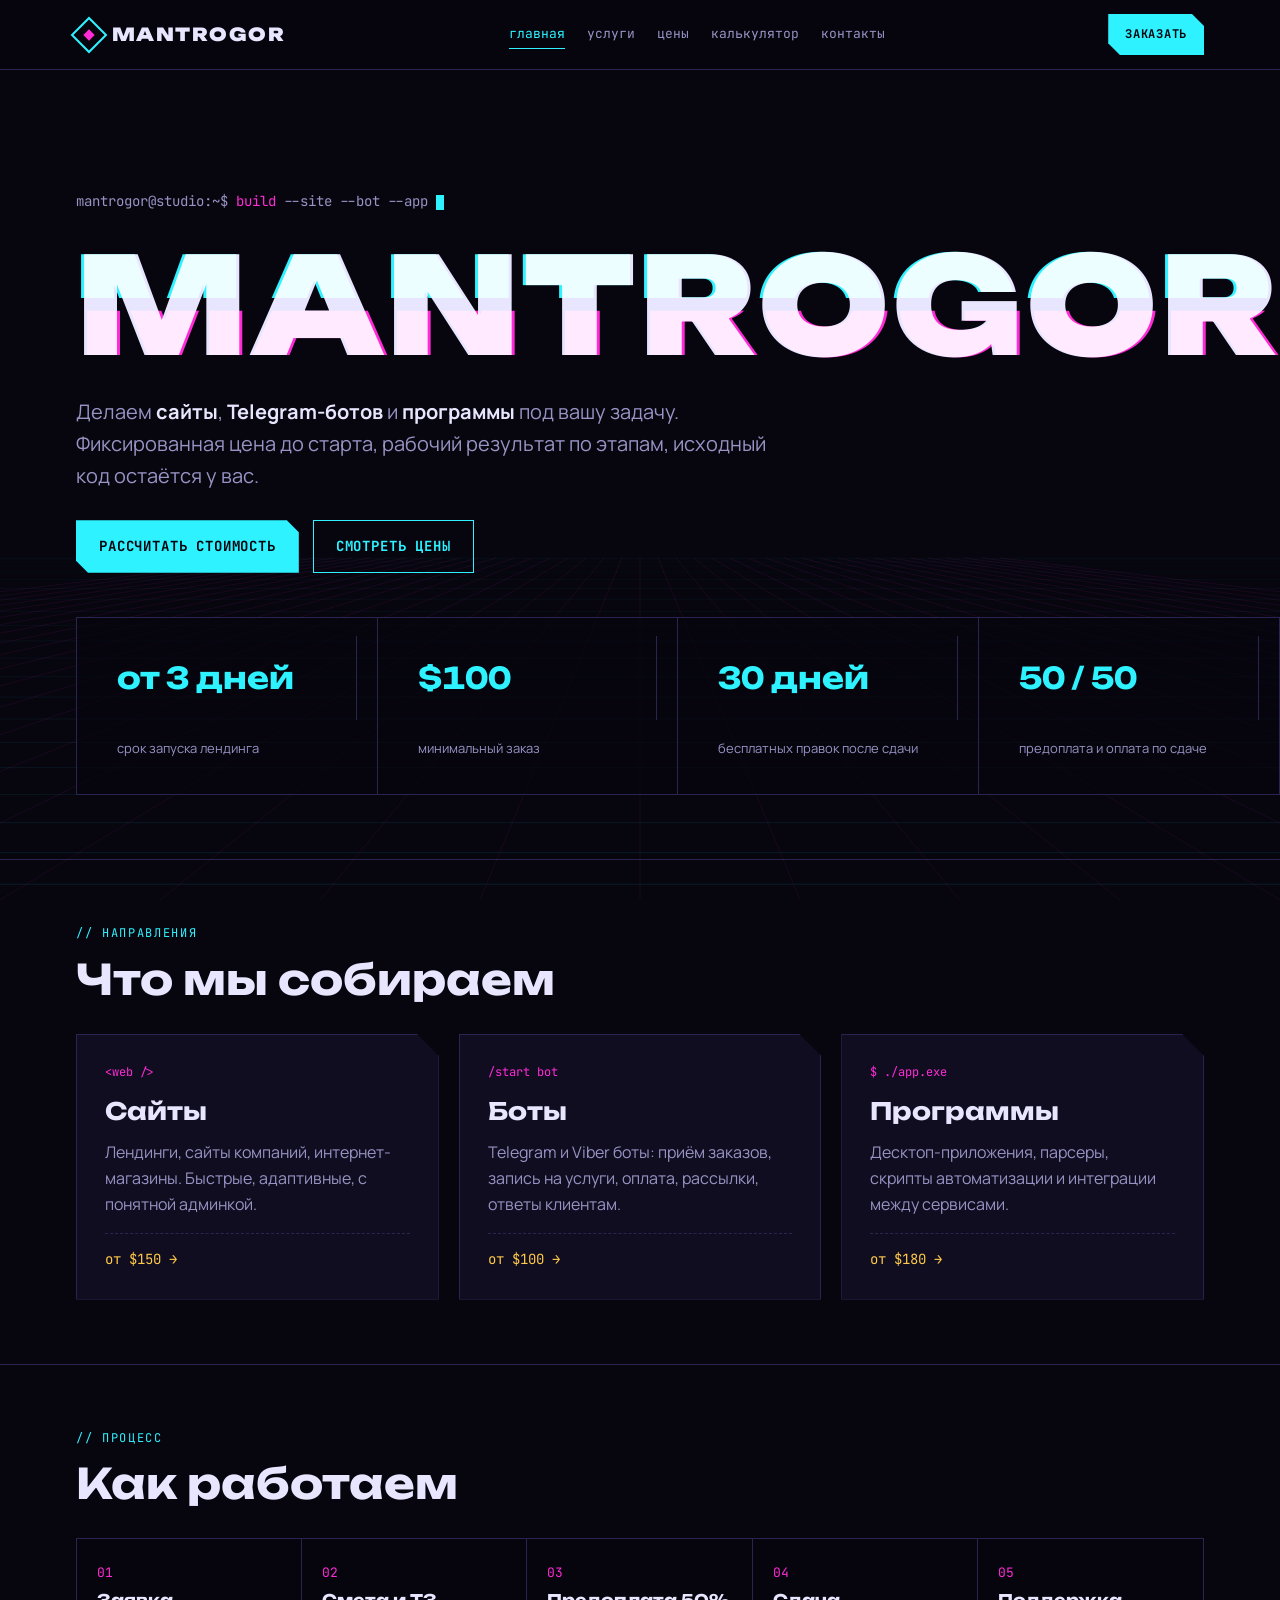
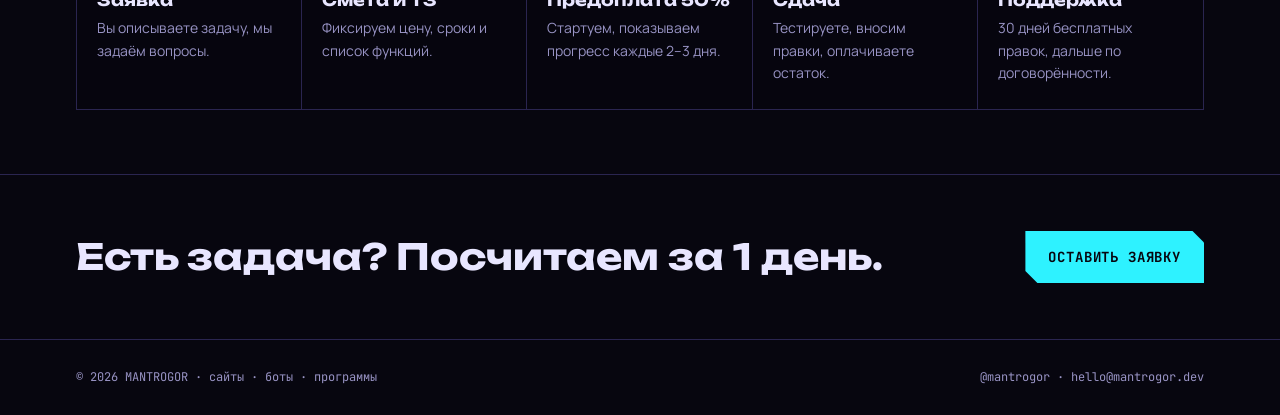
==== index.html @ e2ea562a "MANTROGOR site: 5 pages, USD prices Co-Authored-By: Claude Opus 5.5 <noreply@anthropic.com>" ====
<!doctype html>
<html lang="ru">
<head>
<meta charset="utf-8">
<meta name="viewport" content="width=device-width, initial-scale=1">
<title>MANTROGOR — сайты, боты, программы</title>
<link rel="preconnect" href="https://fonts.googleapis.com">
<link rel="preconnect" href="https://fonts.gstatic.com" crossorigin>
<link rel="stylesheet" href="https://fonts.googleapis.com/css2?family=Unbounded:wght@400;700;900&family=Manrope:wght@400;500;700&family=JetBrains+Mono:wght@400;700&display=swap">
<link rel="stylesheet" href="style.css">
</head>
<body data-page="index.html">
<header id="site-header"></header>

<main>
  <div class="wrap">
    <section class="hero">
      <div class="prompt">mantrogor@studio:~$ <b>build</b> --site --bot --app <span class="caret"></span></div>
      <h1 class="glitch" data-text="MANTROGOR">MANTROGOR</h1>
      <p class="hero-sub">Делаем <strong>сайты</strong>, <strong>Telegram-ботов</strong> и <strong>программы</strong> под вашу задачу. Фиксированная цена до старта, рабочий результат по этапам, исходный код остаётся у вас.</p>
      <div class="cta-row">
        <a class="btn" href="calc.html">Рассчитать стоимость</a>
        <a class="btn ghost" href="prices.html">Смотреть цены</a>
      </div>
      <div class="stats">
        <div><div class="n">от 3 дней</div><div class="t">срок запуска лендинга</div></div>
        <div><div class="n" id="minOrder">—</div><div class="t">минимальный заказ</div></div>
        <div><div class="n">30 дней</div><div class="t">бесплатных правок после сдачи</div></div>
        <div><div class="n">50 / 50</div><div class="t">предоплата и оплата по сдаче</div></div>
      </div>
    </section>
  </div>

  <section class="block">
    <div class="wrap">
      <div class="sec-head">
        <span class="label">// направления</span>
        <h2>Что мы собираем</h2>
      </div>
      <div class="services" id="svcCards"></div>
    </div>
  </section>

  <section class="block">
    <div class="wrap">
      <div class="sec-head">
        <span class="label">// процесс</span>
        <h2>Как работаем</h2>
      </div>
      <div class="steps">
        <div class="step"><span class="num">01</span><h3>Заявка</h3><p>Вы описываете задачу, мы задаём вопросы.</p></div>
        <div class="step"><span class="num">02</span><h3>Смета и ТЗ</h3><p>Фиксируем цену, сроки и список функций.</p></div>
        <div class="step"><span class="num">03</span><h3>Предоплата 50%</h3><p>Стартуем, показываем прогресс каждые 2–3 дня.</p></div>
        <div class="step"><span class="num">04</span><h3>Сдача</h3><p>Тестируете, вносим правки, оплачиваете остаток.</p></div>
        <div class="step"><span class="num">05</span><h3>Поддержка</h3><p>30 дней бесплатных правок, дальше по договорённости.</p></div>
      </div>
    </div>
  </section>

  <section class="cta-band">
    <div class="wrap">
      <h2>Есть задача? Посчитаем за 1 день.</h2>
      <a class="btn" href="contacts.html">Оставить заявку</a>
    </div>
  </section>
</main>

<footer id="site-footer"></footer>
<script src="data.js"></script>
<script src="common.js"></script>
<script>
  const { data, fmt, esc, minPrice } = M;
  document.getElementById("minOrder").textContent = fmt(Math.min(...data.services.map(minPrice)));
  document.getElementById("svcCards").innerHTML = data.services.map(s => `
    <a class="svc" href="services.html#${esc(s.id)}">
      <span class="code">${esc(s.code)}</span>
      <h3>${esc(s.title)}</h3>
      <p>${esc(s.desc)}</p>
      <div class="from">от ${fmt(minPrice(s))} →</div>
    </a>`).join("");
</script>
</body>
</html>
---- style.css ----
/* MANTROGOR — terminal-grid studio: single-column command-line spine, panels snap to a grid, one glitch moment on the home hero */
:root {
  color-scheme: dark;
  --void: #07060f;
  --panel: #0f0d1f;
  --panel-2: #16132c;
  --line: #2a2550;
  --fg: #e8e6ff;
  --muted: #9893c4;
  --cyan: #2ef2ff;
  --magenta: #ff2bd6;
  --amber: #ffc94a;
  --font-display: "Unbounded", "Arial Black", system-ui, sans-serif;
  --font-body: "Manrope", "Segoe UI", system-ui, sans-serif;
  --font-mono: "JetBrains Mono", "Consolas", ui-monospace, monospace;
}
* { box-sizing: border-box; }
html { scroll-behavior: smooth; }
@media (prefers-reduced-motion: reduce) { html { scroll-behavior: auto; } }
body {
  margin: 0;
  background: var(--void);
  color: var(--fg);
  font-family: var(--font-body);
  font-size: 16px;
  line-height: 1.6;
  overflow-x: hidden;
  min-height: 100vh;
  display: flex; flex-direction: column;
}
main { flex: 1; }
[hidden] { display: none !important; }
#grid-bg { position: fixed; inset: 0; width: 100%; height: 100%; z-index: 0; pointer-events: none; opacity: .55; }
.wrap {
  position: relative; z-index: 1;
  max-width: 1160px; margin: 0 auto;
  padding-left: max(16px, env(safe-area-inset-left, 0px));
  padding-right: max(16px, env(safe-area-inset-right, 0px));
}
a { color: var(--cyan); }
:focus-visible { outline: 2px solid var(--magenta); outline-offset: 3px; }
h1, h2, h3 { font-family: var(--font-display); text-wrap: balance; margin: 0; line-height: 1.1; }
.label {
  font-family: var(--font-mono); font-size: 12px; letter-spacing: .14em;
  text-transform: uppercase; color: var(--cyan);
}

/* header */
header.top {
  position: sticky; top: 0; z-index: 10;
  background: color-mix(in srgb, var(--void) 82%, transparent);
  backdrop-filter: blur(10px);
  border-bottom: 1px solid var(--line);
}
header.top .wrap { display: flex; align-items: center; justify-content: space-between; gap: 16px; padding-block: 14px; }
.logo { font-family: var(--font-display); font-weight: 900; font-size: 18px; letter-spacing: .08em; color: var(--fg); text-decoration: none; display: flex; align-items: center; gap: 10px; }
.logo-mark { width: 26px; height: 26px; border: 2px solid var(--cyan); transform: rotate(45deg); display: grid; place-items: center; }
.logo-mark::after { content: ""; width: 8px; height: 8px; background: var(--magenta); }
nav.links { display: flex; gap: 22px; flex-wrap: wrap; }
nav.links a { color: var(--muted); text-decoration: none; font-family: var(--font-mono); font-size: 13px; padding-block: 4px; border-bottom: 1px solid transparent; }
nav.links a:hover { color: var(--cyan); }
nav.links a[aria-current="page"] { color: var(--cyan); border-bottom-color: var(--cyan); }
.menu-btn { display: none; background: none; border: 1px solid var(--line); color: var(--fg); font-family: var(--font-mono); padding: 8px 12px; cursor: pointer; }
@media (max-width: 760px) {
  .menu-btn { display: block; }
  nav.links { display: none; position: absolute; top: 100%; left: 0; right: 0; flex-direction: column; gap: 0; background: var(--panel); border-bottom: 1px solid var(--line); padding: 8px max(16px, env(safe-area-inset-left, 0px)); }
  nav.links.open { display: flex; }
  nav.links a { padding-block: 12px; font-size: 15px; }
  header.top .btn.small { display: none; }
}

.btn {
  display: inline-flex; align-items: center; gap: 10px;
  font-family: var(--font-mono); font-weight: 700; font-size: 14px; letter-spacing: .06em; text-transform: uppercase;
  padding: 14px 22px; border: 1px solid var(--cyan); color: var(--void); background: var(--cyan);
  text-decoration: none; cursor: pointer;
  clip-path: polygon(0 0, calc(100% - 12px) 0, 100% 12px, 100% 100%, 12px 100%, 0 calc(100% - 12px));
  transition: background .2s, color .2s, border-color .2s;
}
.btn:hover { background: var(--magenta); border-color: var(--magenta); color: var(--fg); }
.btn.ghost { background: transparent; color: var(--cyan); clip-path: none; }
.btn.ghost:hover { background: var(--cyan); color: var(--void); }
.btn.small { padding: 10px 16px; font-size: 12px; }
.btn.danger { background: transparent; color: var(--magenta); border-color: var(--magenta); clip-path: none; }
.btn.danger:hover { background: var(--magenta); color: var(--fg); }

/* page heads */
.page-head { padding-block: 64px 32px; display: grid; gap: 14px; }
.page-head h1 { font-size: clamp(34px, 6vw, 64px); font-weight: 900; }
.page-head p { color: var(--muted); max-width: 62ch; margin: 0; font-size: 18px; }
.prompt { font-family: var(--font-mono); color: var(--muted); font-size: 14px; }
.prompt b { color: var(--magenta); font-weight: 400; }
.caret { display: inline-block; width: .6em; height: 1.1em; background: var(--cyan); vertical-align: text-bottom; animation: blink 1s steps(1) infinite; }
@keyframes blink { 50% { opacity: 0; } }

/* hero */
.hero { padding-block: clamp(56px, 10vw, 120px) 64px; display: grid; gap: 28px; }
.glitch {
  position: relative; font-weight: 900;
  font-size: clamp(40px, 10.5vw, 140px); letter-spacing: .02em; line-height: .95;
  color: var(--fg);
}
.glitch::before, .glitch::after { content: attr(data-text); position: absolute; inset: 0; pointer-events: none; }
.glitch::before { color: var(--cyan); transform: translate(-3px, 0); mix-blend-mode: screen; clip-path: inset(0 0 55% 0); animation: g1 3.2s infinite steps(1); }
.glitch::after { color: var(--magenta); transform: translate(3px, 0); mix-blend-mode: screen; clip-path: inset(55% 0 0 0); animation: g2 2.7s infinite steps(1); }
@keyframes g1 { 0%,88%,100% { transform: translate(-3px,0); clip-path: inset(0 0 55% 0); } 90% { transform: translate(-9px,2px); clip-path: inset(12% 0 60% 0); } 94% { transform: translate(6px,-2px); clip-path: inset(40% 0 30% 0); } }
@keyframes g2 { 0%,85%,100% { transform: translate(3px,0); clip-path: inset(55% 0 0 0); } 88% { transform: translate(10px,-1px); clip-path: inset(70% 0 5% 0); } 92% { transform: translate(-7px,2px); clip-path: inset(20% 0 55% 0); } }
@media (prefers-reduced-motion: reduce) { .glitch::before, .glitch::after, .caret { animation: none; } }
.hero-sub { max-width: 60ch; font-size: clamp(17px, 2vw, 20px); color: var(--muted); margin: 0; }
.hero-sub strong { color: var(--fg); }
.cta-row { display: flex; flex-wrap: wrap; gap: 14px; }
.stats { display: grid; grid-template-columns: repeat(4, minmax(0,1fr)); border: 1px solid var(--line); margin-top: 16px; background: color-mix(in srgb, var(--void) 70%, transparent); }
.stats div { padding: 18px 20px; border-right: 1px solid var(--line); }
.stats div:last-child { border-right: 0; }
.stats .n { font-family: var(--font-display); font-size: clamp(22px, 3vw, 30px); font-weight: 700; color: var(--cyan); font-variant-numeric: tabular-nums; }
.stats .t { font-size: 13px; color: var(--muted); }
@media (max-width: 720px) { .stats { grid-template-columns: repeat(2, minmax(0,1fr)); } .stats div:nth-child(2) { border-right: 0; } .stats div:nth-child(-n+2) { border-bottom: 1px solid var(--line); } }

section.block { padding-block: 64px; border-top: 1px solid var(--line); }
.sec-head { display: grid; gap: 12px; margin-bottom: 32px; }
.sec-head h2 { font-size: clamp(26px, 4vw, 42px); font-weight: 700; }
.sec-head p { color: var(--muted); max-width: 62ch; margin: 0; }

/* services */
.services { display: grid; grid-template-columns: repeat(3, minmax(0,1fr)); gap: 20px; }
@media (max-width: 900px) { .services { grid-template-columns: minmax(0,1fr); } }
.svc {
  background: var(--panel); border: 1px solid var(--line); padding: 28px; display: grid; gap: 16px; align-content: start;
  clip-path: polygon(0 0, calc(100% - 22px) 0, 100% 22px, 100% 100%, 0 100%);
  transition: border-color .25s, transform .25s;
  color: var(--fg); text-decoration: none;
}
a.svc:hover { border-color: var(--cyan); transform: translateY(-3px); }
@media (prefers-reduced-motion: reduce) { a.svc:hover { transform: none; } }
.svc .code { font-family: var(--font-mono); font-size: 12px; color: var(--magenta); }
.svc h3 { font-size: 24px; }
.svc p { margin: 0; color: var(--muted); }
.svc ul { margin: 0; padding: 0; list-style: none; display: grid; gap: 6px; font-size: 15px; }
.svc li::before { content: "▸ "; color: var(--cyan); }
.svc .from { font-family: var(--font-mono); font-size: 14px; color: var(--amber); border-top: 1px dashed var(--line); padding-top: 14px; }

/* service detail rows */
.svc-rows { display: grid; gap: 20px; }
.svc-row { display: grid; grid-template-columns: minmax(0,1fr) minmax(0,1fr); gap: 28px; background: var(--panel); border: 1px solid var(--line); padding: 32px; }
@media (max-width: 860px) { .svc-row { grid-template-columns: minmax(0,1fr); } }
.svc-row h2 { font-size: clamp(26px, 4vw, 38px); }
.svc-row .info { display: grid; gap: 14px; align-content: start; }
.svc-row .info p { margin: 0; color: var(--muted); }
.svc-row ul { margin: 0; padding: 0; list-style: none; display: grid; gap: 8px; }
.svc-row li::before { content: "▸ "; color: var(--cyan); }
.mini-tiers { display: grid; gap: 0; border: 1px solid var(--line); align-self: start; }
.mini-tiers div { display: flex; justify-content: space-between; gap: 12px; padding: 14px 18px; border-bottom: 1px solid var(--line); }
.mini-tiers div:last-child { border-bottom: 0; }
.mini-tiers span:last-child { font-family: var(--font-mono); color: var(--amber); font-variant-numeric: tabular-nums; white-space: nowrap; }

/* pricing */
.tabs { display: flex; flex-wrap: wrap; gap: 8px; margin-bottom: 24px; }
.tab {
  font-family: var(--font-mono); font-size: 13px; letter-spacing: .06em; text-transform: uppercase;
  background: transparent; color: var(--muted); border: 1px solid var(--line); padding: 10px 16px; cursor: pointer;
}
.tab[aria-selected="true"] { color: var(--void); background: var(--cyan); border-color: var(--cyan); }
.tiers { display: grid; grid-template-columns: repeat(auto-fit, minmax(260px, 1fr)); gap: 20px; }
.tier { background: var(--panel); border: 1px solid var(--line); padding: 28px; display: grid; gap: 14px; align-content: start; position: relative; }
.tier.hot { border-color: var(--magenta); background: var(--panel-2); }
.tier .badge { position: absolute; top: -12px; right: 20px; background: var(--magenta); color: var(--fg); font-family: var(--font-mono); font-size: 11px; letter-spacing: .1em; text-transform: uppercase; padding: 4px 10px; }
.tier h3 { font-size: 20px; }
.price { font-family: var(--font-display); font-size: 36px; font-weight: 700; font-variant-numeric: tabular-nums; }
.price small { font-family: var(--font-mono); font-size: 13px; font-weight: 400; color: var(--muted); }
.tier .term { font-family: var(--font-mono); font-size: 13px; color: var(--amber); }
.tier ul { margin: 0; padding: 0; list-style: none; display: grid; gap: 8px; font-size: 15px; color: var(--muted); }
.tier li::before { content: "+ "; color: var(--cyan); font-family: var(--font-mono); }
.tier .btn { justify-self: start; margin-top: 6px; }
.note { margin-top: 22px; font-size: 14px; color: var(--muted); font-family: var(--font-mono); }
.extras-table { border: 1px solid var(--line); background: var(--panel); }
.extras-table div { display: flex; justify-content: space-between; gap: 12px; padding: 14px 20px; border-bottom: 1px solid var(--line); }
.extras-table div:last-child { border-bottom: 0; }
.extras-table span:last-child { font-family: var(--font-mono); color: var(--amber); font-variant-numeric: tabular-nums; white-space: nowrap; }

/* calculator */
.calc { display: grid; grid-template-columns: minmax(0,1.3fr) minmax(0,1fr); gap: 20px; align-items: start; }
@media (max-width: 900px) { .calc { grid-template-columns: minmax(0,1fr); } }
.calc-form { background: var(--panel); border: 1px solid var(--line); padding: 28px; display: grid; gap: 24px; }
fieldset { border: 0; margin: 0; padding: 0; display: grid; gap: 10px; }
legend { padding: 0; margin-bottom: 10px; }
.group-name { font-size: 13px; color: var(--muted); }
.opts { display: flex; flex-wrap: wrap; gap: 8px; }
.opt { position: relative; }
.opt input { position: absolute; opacity: 0; inset: 0; cursor: pointer; }
.opt span { display: inline-block; border: 1px solid var(--line); padding: 9px 14px; font-size: 14px; color: var(--muted); transition: all .15s; }
.opt input:checked + span { border-color: var(--cyan); color: var(--fg); background: color-mix(in srgb, var(--cyan) 14%, transparent); }
.opt input:focus-visible + span { outline: 2px solid var(--magenta); outline-offset: 2px; }
.calc-out {
  position: sticky; top: 90px;
  background: var(--panel-2); border: 1px solid var(--magenta); padding: 28px; display: grid; gap: 14px; align-content: start;
  font-family: var(--font-mono);
}
.calc-out .total { font-family: var(--font-display); font-size: clamp(34px, 5vw, 48px); font-weight: 700; color: var(--cyan); font-variant-numeric: tabular-nums; line-height: 1.1; }
.calc-out .lines { display: grid; gap: 6px; font-size: 13px; color: var(--muted); }
.calc-out .lines div { display: flex; justify-content: space-between; gap: 12px; }
.calc-out .lines span:last-child { color: var(--fg); font-variant-numeric: tabular-nums; white-space: nowrap; }
.calc-out .days { color: var(--amber); font-size: 14px; }

/* process */
.steps { display: grid; grid-template-columns: repeat(5, minmax(0,1fr)); border: 1px solid var(--line); background: color-mix(in srgb, var(--void) 70%, transparent); }
.step { padding: 24px 20px; border-right: 1px solid var(--line); display: grid; gap: 8px; align-content: start; }
.step:last-child { border-right: 0; }
.step .num { font-family: var(--font-mono); color: var(--magenta); font-size: 13px; }
.step h3 { font-size: 16px; }
.step p { margin: 0; font-size: 14px; color: var(--muted); }
@media (max-width: 900px) { .steps { grid-template-columns: minmax(0,1fr); } .step { border-right: 0; border-bottom: 1px solid var(--line); } .step:last-child { border-bottom: 0; } }

/* faq */
.faq { display: grid; gap: 10px; max-width: 820px; }
details { background: var(--panel); border: 1px solid var(--line); padding: 18px 22px; }
details[open] { border-color: var(--cyan); }
summary { cursor: pointer; font-weight: 700; list-style: none; display: flex; justify-content: space-between; gap: 16px; }
summary::-webkit-details-marker { display: none; }
summary::after { content: "+"; font-family: var(--font-mono); color: var(--cyan); }
details[open] summary::after { content: "−"; }
details p { margin: 12px 0 0; color: var(--muted); }

/* order + forms */
.order { display: grid; grid-template-columns: minmax(0,1.2fr) minmax(0,1fr); gap: 20px; align-items: start; }
@media (max-width: 900px) { .order { grid-template-columns: minmax(0,1fr); } }
form.req { background: var(--panel); border: 1px solid var(--line); padding: 28px; display: grid; gap: 16px; }
.field { display: grid; gap: 6px; min-width: 0; }
.field label { font-family: var(--font-mono); font-size: 12px; letter-spacing: .1em; text-transform: uppercase; color: var(--muted); }
.field input, .field select, .field textarea {
  font: inherit; color: var(--fg); background: var(--void); border: 1px solid var(--line); padding: 11px 13px; width: 100%;
}
.field input:focus, .field select:focus, .field textarea:focus { border-color: var(--cyan); outline: none; }
.field textarea { min-height: 110px; resize: vertical; }
.err { color: var(--magenta); font-size: 13px; font-family: var(--font-mono); }
.result { background: var(--panel-2); border: 1px solid var(--cyan); padding: 20px; display: grid; gap: 12px; }
.result pre { margin: 0; white-space: pre-wrap; word-break: break-word; font-family: var(--font-mono); font-size: 13px; color: var(--fg); background: var(--void); padding: 14px; border: 1px solid var(--line); }
.contacts { display: grid; gap: 14px; align-content: start; }
.contact { background: var(--panel); border: 1px solid var(--line); padding: 22px; display: grid; gap: 6px; }
.contact .v { font-family: var(--font-mono); font-size: 18px; color: var(--fg); user-select: all; word-break: break-all; }
.contact .row { display: flex; flex-wrap: wrap; align-items: center; justify-content: space-between; gap: 12px; }

.cta-band { padding-block: 56px; border-top: 1px solid var(--line); }
.cta-band .wrap { display: flex; flex-wrap: wrap; align-items: center; justify-content: space-between; gap: 20px; }
.cta-band h2 { font-size: clamp(24px, 3.5vw, 36px); }

footer.bottom { position: relative; z-index: 1; border-top: 1px solid var(--line); padding-block: 28px; font-family: var(--font-mono); font-size: 12px; color: var(--muted); background: var(--void); }
footer.bottom .wrap { display: flex; flex-wrap: wrap; justify-content: space-between; gap: 12px; }
footer.bottom a { color: var(--muted); }
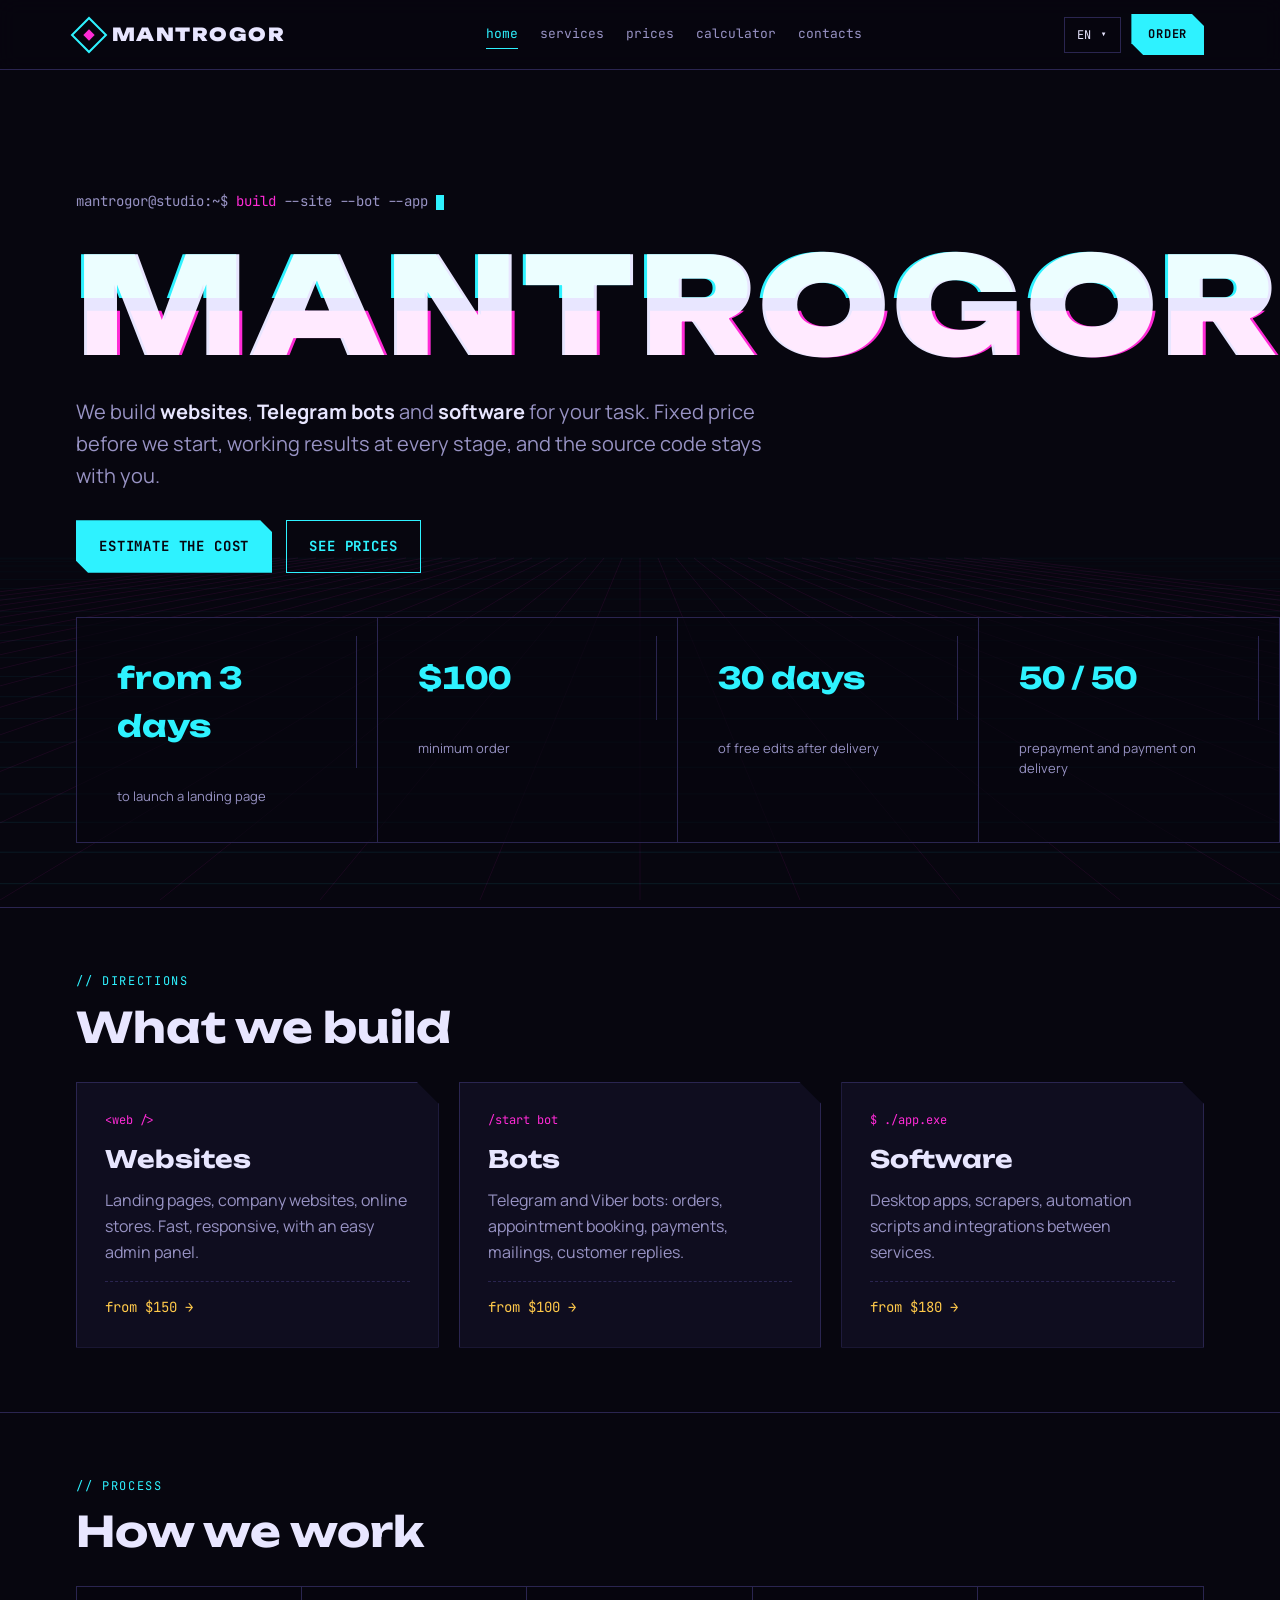
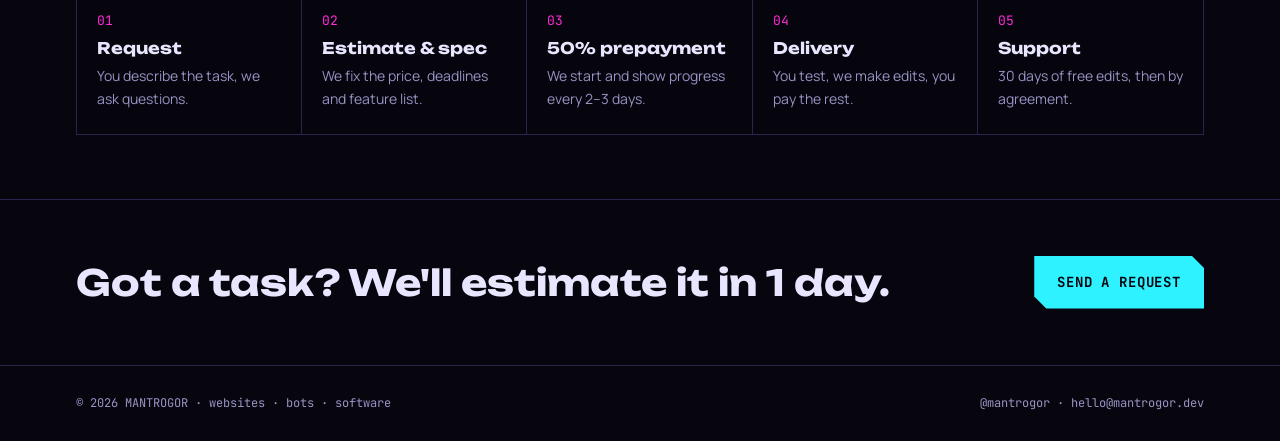
==== commit 698719d7: "Add 9 languages: ru, uk, en, cs, pl, de, fr, es, it Co-Authored-By: Claude Opus 5.5 <noreply@anthrop" ====
--- a/index.html
+++ b/index.html
@@ -1,15 +1,15 @@
 <!doctype html>
-<html lang="ru">
+<html lang="en">
 <head>
 <meta charset="utf-8">
 <meta name="viewport" content="width=device-width, initial-scale=1">
-<title>MANTROGOR — сайты, боты, программы</title>
+<title>MANTROGOR</title>
 <link rel="preconnect" href="https://fonts.googleapis.com">
 <link rel="preconnect" href="https://fonts.gstatic.com" crossorigin>
 <link rel="stylesheet" href="https://fonts.googleapis.com/css2?family=Unbounded:wght@400;700;900&family=Manrope:wght@400;500;700&family=JetBrains+Mono:wght@400;700&display=swap">
 <link rel="stylesheet" href="style.css">
 </head>
-<body data-page="index.html">
+<body data-page="index.html" data-title="home">
 <header id="site-header"></header>
 
 <main>
@@ -17,16 +17,16 @@
     <section class="hero">
       <div class="prompt">mantrogor@studio:~$ <b>build</b> --site --bot --app <span class="caret"></span></div>
       <h1 class="glitch" data-text="MANTROGOR">MANTROGOR</h1>
-      <p class="hero-sub">Делаем <strong>сайты</strong>, <strong>Telegram-ботов</strong> и <strong>программы</strong> под вашу задачу. Фиксированная цена до старта, рабочий результат по этапам, исходный код остаётся у вас.</p>
+      <p class="hero-sub" data-i18n-html="hero_sub"></p>
       <div class="cta-row">
-        <a class="btn" href="calc.html">Рассчитать стоимость</a>
-        <a class="btn ghost" href="prices.html">Смотреть цены</a>
+        <a class="btn" href="calc.html" data-i18n="cta_calc"></a>
+        <a class="btn ghost" href="prices.html" data-i18n="cta_prices"></a>
       </div>
       <div class="stats">
-        <div><div class="n">от 3 дней</div><div class="t">срок запуска лендинга</div></div>
-        <div><div class="n" id="minOrder">—</div><div class="t">минимальный заказ</div></div>
-        <div><div class="n">30 дней</div><div class="t">бесплатных правок после сдачи</div></div>
-        <div><div class="n">50 / 50</div><div class="t">предоплата и оплата по сдаче</div></div>
+        <div><div class="n" data-i18n="st1n"></div><div class="t" data-i18n="st1t"></div></div>
+        <div><div class="n" id="minOrder">—</div><div class="t" data-i18n="st2t"></div></div>
+        <div><div class="n" data-i18n="st3n"></div><div class="t" data-i18n="st3t"></div></div>
+        <div><div class="n">50 / 50</div><div class="t" data-i18n="st4t"></div></div>
       </div>
     </section>
   </div>
@@ -34,8 +34,8 @@
   <section class="block">
     <div class="wrap">
       <div class="sec-head">
-        <span class="label">// направления</span>
-        <h2>Что мы собираем</h2>
+        <span class="label">// directions</span>
+        <h2 data-i18n="dir_title"></h2>
       </div>
       <div class="services" id="svcCards"></div>
     </div>
@@ -44,39 +44,40 @@
   <section class="block">
     <div class="wrap">
       <div class="sec-head">
-        <span class="label">// процесс</span>
-        <h2>Как работаем</h2>
+        <span class="label">// process</span>
+        <h2 data-i18n="proc_title"></h2>
       </div>
       <div class="steps">
-        <div class="step"><span class="num">01</span><h3>Заявка</h3><p>Вы описываете задачу, мы задаём вопросы.</p></div>
-        <div class="step"><span class="num">02</span><h3>Смета и ТЗ</h3><p>Фиксируем цену, сроки и список функций.</p></div>
-        <div class="step"><span class="num">03</span><h3>Предоплата 50%</h3><p>Стартуем, показываем прогресс каждые 2–3 дня.</p></div>
-        <div class="step"><span class="num">04</span><h3>Сдача</h3><p>Тестируете, вносим правки, оплачиваете остаток.</p></div>
-        <div class="step"><span class="num">05</span><h3>Поддержка</h3><p>30 дней бесплатных правок, дальше по договорённости.</p></div>
+        <div class="step"><span class="num">01</span><h3 data-i18n="s1t"></h3><p data-i18n="s1p"></p></div>
+        <div class="step"><span class="num">02</span><h3 data-i18n="s2t"></h3><p data-i18n="s2p"></p></div>
+        <div class="step"><span class="num">03</span><h3 data-i18n="s3t"></h3><p data-i18n="s3p"></p></div>
+        <div class="step"><span class="num">04</span><h3 data-i18n="s4t"></h3><p data-i18n="s4p"></p></div>
+        <div class="step"><span class="num">05</span><h3 data-i18n="s5t"></h3><p data-i18n="s5p"></p></div>
       </div>
     </div>
   </section>
 
   <section class="cta-band">
     <div class="wrap">
-      <h2>Есть задача? Посчитаем за 1 день.</h2>
-      <a class="btn" href="contacts.html">Оставить заявку</a>
+      <h2 data-i18n="band_home"></h2>
+      <a class="btn" href="contacts.html" data-i18n="band_home_btn"></a>
     </div>
   </section>
 </main>
 
 <footer id="site-footer"></footer>
 <script src="data.js"></script>
+<script src="i18n.js"></script>
 <script src="common.js"></script>
 <script>
-  const { data, fmt, esc, minPrice } = M;
+  const { data, fmt, esc, minPrice, t, tr } = M;
   document.getElementById("minOrder").textContent = fmt(Math.min(...data.services.map(minPrice)));
   document.getElementById("svcCards").innerHTML = data.services.map(s => `
     <a class="svc" href="services.html#${esc(s.id)}">
       <span class="code">${esc(s.code)}</span>
-      <h3>${esc(s.title)}</h3>
-      <p>${esc(s.desc)}</p>
-      <div class="from">от ${fmt(minPrice(s))} →</div>
+      <h3>${esc(tr(s.title))}</h3>
+      <p>${esc(tr(s.desc))}</p>
+      <div class="from">${esc(t("from"))} ${fmt(minPrice(s))} →</div>
     </a>`).join("");
 </script>
 </body>
--- a/style.css
+++ b/style.css
@@ -57,7 +57,16 @@
 .logo-mark { width: 26px; height: 26px; border: 2px solid var(--cyan); transform: rotate(45deg); display: grid; place-items: center; }
 .logo-mark::after { content: ""; width: 8px; height: 8px; background: var(--magenta); }
 nav.links { display: flex; gap: 22px; flex-wrap: wrap; }
-nav.links a { color: var(--muted); text-decoration: none; font-family: var(--font-mono); font-size: 13px; padding-block: 4px; border-bottom: 1px solid transparent; }
+nav.links a { color: var(--muted); text-decoration: none; font-family: var(--font-mono); font-size: 13px; padding-block: 4px; border-bottom: 1px solid transparent; text-transform: lowercase; }
+.head-right { display: flex; align-items: center; gap: 10px; }
+.lang { position: relative; }
+.lang-btn { background: transparent; border: 1px solid var(--line); color: var(--fg); font-family: var(--font-mono); font-size: 12px; letter-spacing: .08em; padding: 9px 12px; cursor: pointer; }
+.lang-btn:hover, .lang-btn[aria-expanded="true"] { border-color: var(--cyan); color: var(--cyan); }
+.lang-list { position: absolute; right: 0; top: calc(100% + 6px); z-index: 20; min-width: 190px; background: var(--panel); border: 1px solid var(--cyan); display: grid; padding: 6px; }
+.lang-list button { display: flex; gap: 12px; align-items: center; background: transparent; border: 0; color: var(--muted); font-family: var(--font-body); font-size: 14px; text-align: left; padding: 9px 10px; cursor: pointer; }
+.lang-list button b { font-family: var(--font-mono); font-size: 12px; color: var(--cyan); width: 22px; }
+.lang-list button:hover { background: var(--panel-2); color: var(--fg); }
+.lang-list button[aria-current="true"] { color: var(--fg); background: color-mix(in srgb, var(--cyan) 12%, transparent); }
 nav.links a:hover { color: var(--cyan); }
 nav.links a[aria-current="page"] { color: var(--cyan); border-bottom-color: var(--cyan); }
 .menu-btn { display: none; background: none; border: 1px solid var(--line); color: var(--fg); font-family: var(--font-mono); padding: 8px 12px; cursor: pointer; }
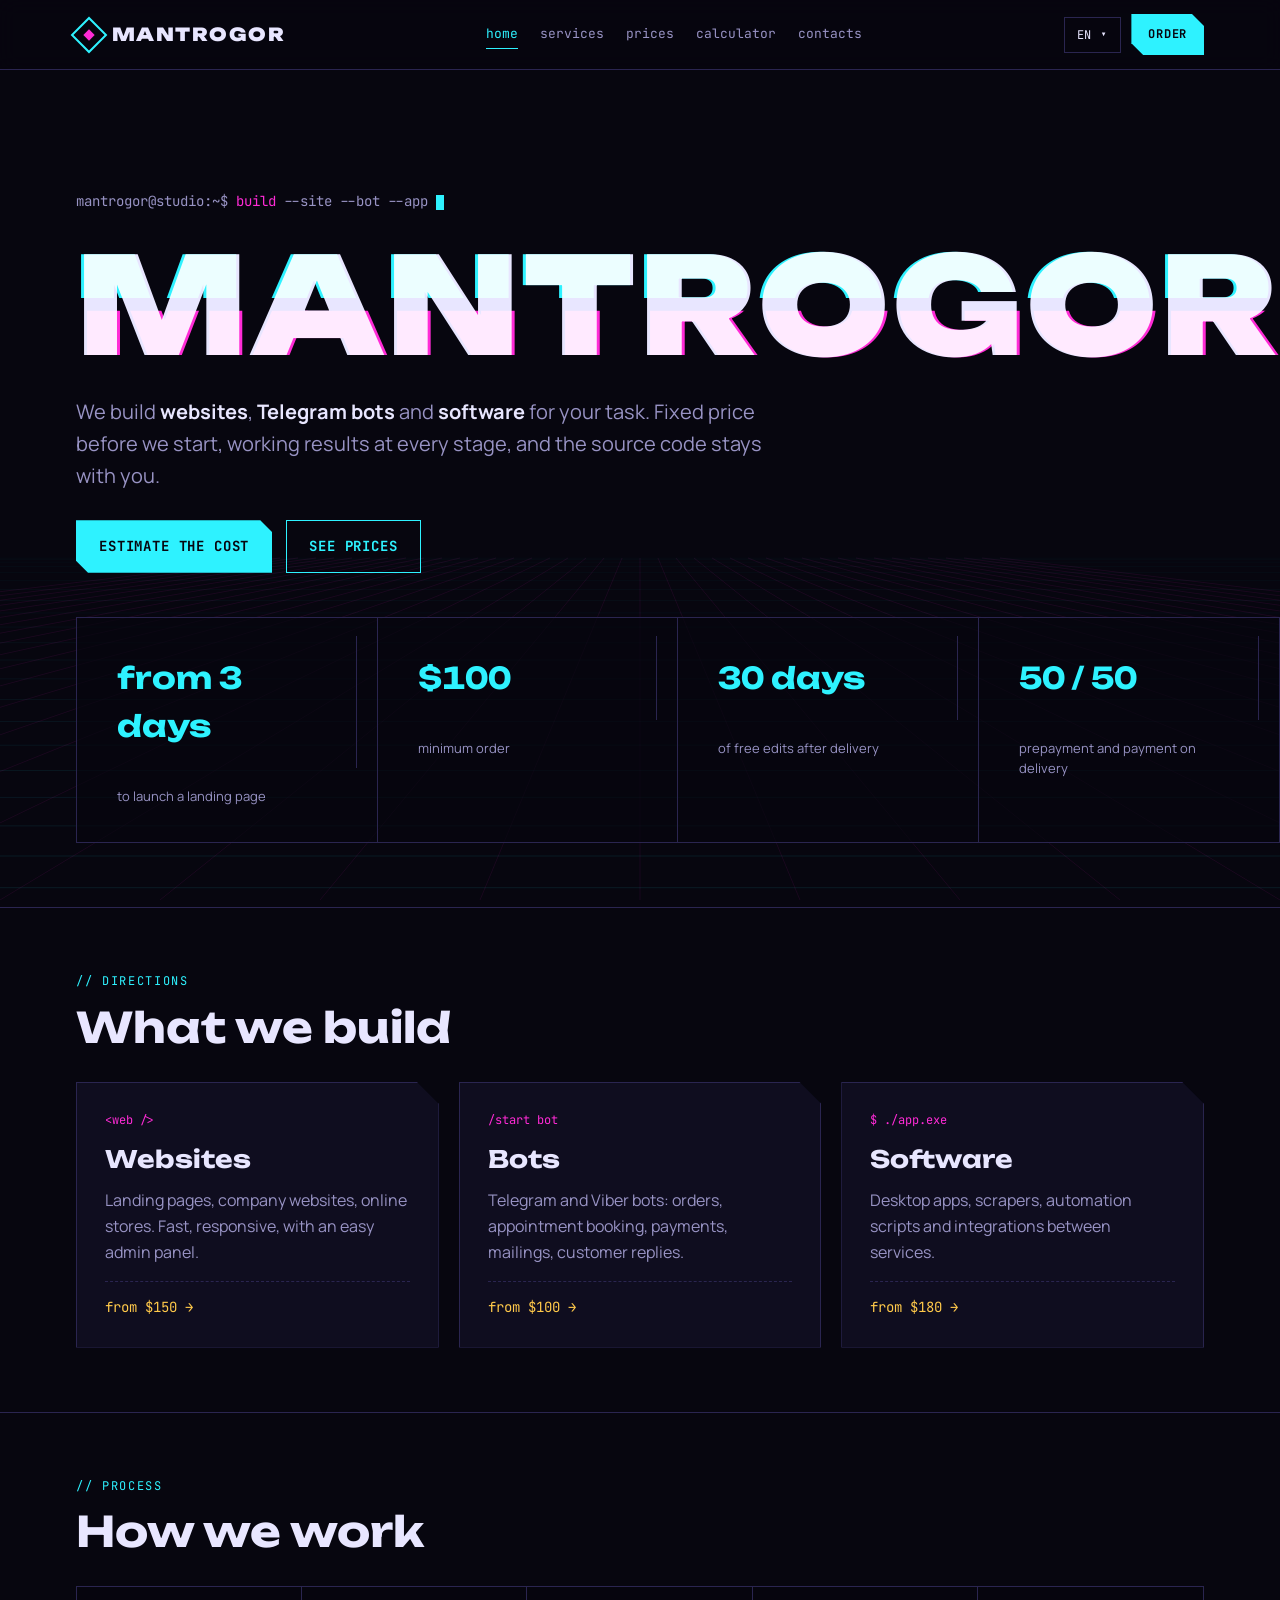
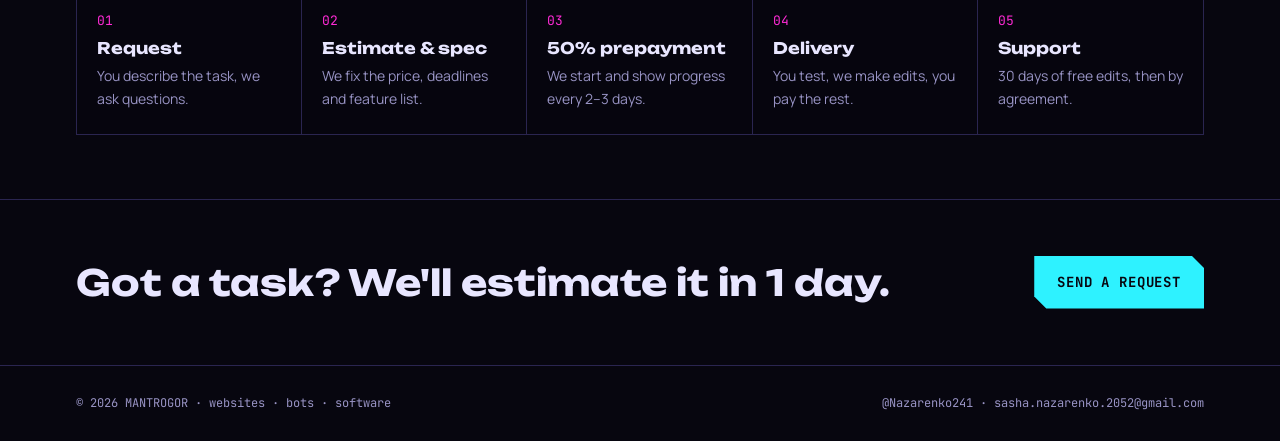
==== commit 6dad2a47: "Site icon, social preview image, Czech-first defaults, send request by email Co-Authored-By: Claude " ====
--- a/index.html
+++ b/index.html
@@ -8,6 +8,20 @@
 <link rel="preconnect" href="https://fonts.gstatic.com" crossorigin>
 <link rel="stylesheet" href="https://fonts.googleapis.com/css2?family=Unbounded:wght@400;700;900&family=Manrope:wght@400;500;700&family=JetBrains+Mono:wght@400;700&display=swap">
 <link rel="stylesheet" href="style.css">
+<link rel="icon" href="favicon.svg" type="image/svg+xml">
+<link rel="apple-touch-icon" href="apple-touch-icon.png">
+<meta name="theme-color" content="#07060f">
+<meta name="description" content="MANTROGOR – tvorba webů, Telegram botů a aplikací na míru. Pevná cena, první měsíc hostingu v ceně.">
+<meta property="og:type" content="website">
+<meta property="og:site_name" content="MANTROGOR">
+<meta property="og:title" content="MANTROGOR – weby, boti, aplikace">
+<meta property="og:description" content="Weby od $150, Telegram boti od $100, aplikace na míru. Pevná cena, první měsíc hostingu v ceně.">
+<meta property="og:image" content="https://sashanazarenko2051-source.github.io/mantrogor/og.png">
+<meta property="og:image:width" content="1200">
+<meta property="og:image:height" content="630">
+<meta property="og:url" content="https://sashanazarenko2051-source.github.io/mantrogor/">
+<meta property="og:locale" content="cs_CZ">
+<meta name="twitter:card" content="summary_large_image">
 </head>
 <body data-page="index.html" data-title="home">
 <header id="site-header"></header>
--- a/style.css
+++ b/style.css
@@ -190,7 +190,13 @@
 .calc { display: grid; grid-template-columns: minmax(0,1.3fr) minmax(0,1fr); gap: 20px; align-items: start; }
 @media (max-width: 900px) { .calc { grid-template-columns: minmax(0,1fr); } }
 .calc-form { background: var(--panel); border: 1px solid var(--line); padding: 28px; display: grid; gap: 24px; }
-fieldset { border: 0; margin: 0; padding: 0; display: grid; gap: 10px; }
+fieldset { border: 0; margin: 0; padding: 0; display: grid; gap: 10px; min-width: 0; min-inline-size: 0; }
+.calc-form, .calc-form > * { min-width: 0; }
+.opt { max-width: 100%; }
+.opt span { max-width: 100%; }
+.calc-hint { margin: -4px 0 4px; font-size: 13px; color: var(--muted); }
+.calc-warn { color: var(--magenta); font-size: 13px; }
+.tier .incl { font-family: var(--font-mono); font-size: 12px; color: var(--cyan); border-top: 1px dashed var(--line); padding-top: 12px; }
 legend { padding: 0; margin-bottom: 10px; }
 .group-name { font-size: 13px; color: var(--muted); }
 .opts { display: flex; flex-wrap: wrap; gap: 8px; }
@@ -245,7 +251,8 @@
 .result pre { margin: 0; white-space: pre-wrap; word-break: break-word; font-family: var(--font-mono); font-size: 13px; color: var(--fg); background: var(--void); padding: 14px; border: 1px solid var(--line); }
 .contacts { display: grid; gap: 14px; align-content: start; }
 .contact { background: var(--panel); border: 1px solid var(--line); padding: 22px; display: grid; gap: 6px; }
-.contact .v { font-family: var(--font-mono); font-size: 18px; color: var(--fg); user-select: all; word-break: break-all; }
+.contact .v { font-family: var(--font-mono); font-size: 18px; color: var(--fg); word-break: break-all; text-decoration: none; }
+.contact a.v:hover { color: var(--cyan); text-decoration: underline; }
 .contact .row { display: flex; flex-wrap: wrap; align-items: center; justify-content: space-between; gap: 12px; }
 
 .cta-band { padding-block: 56px; border-top: 1px solid var(--line); }
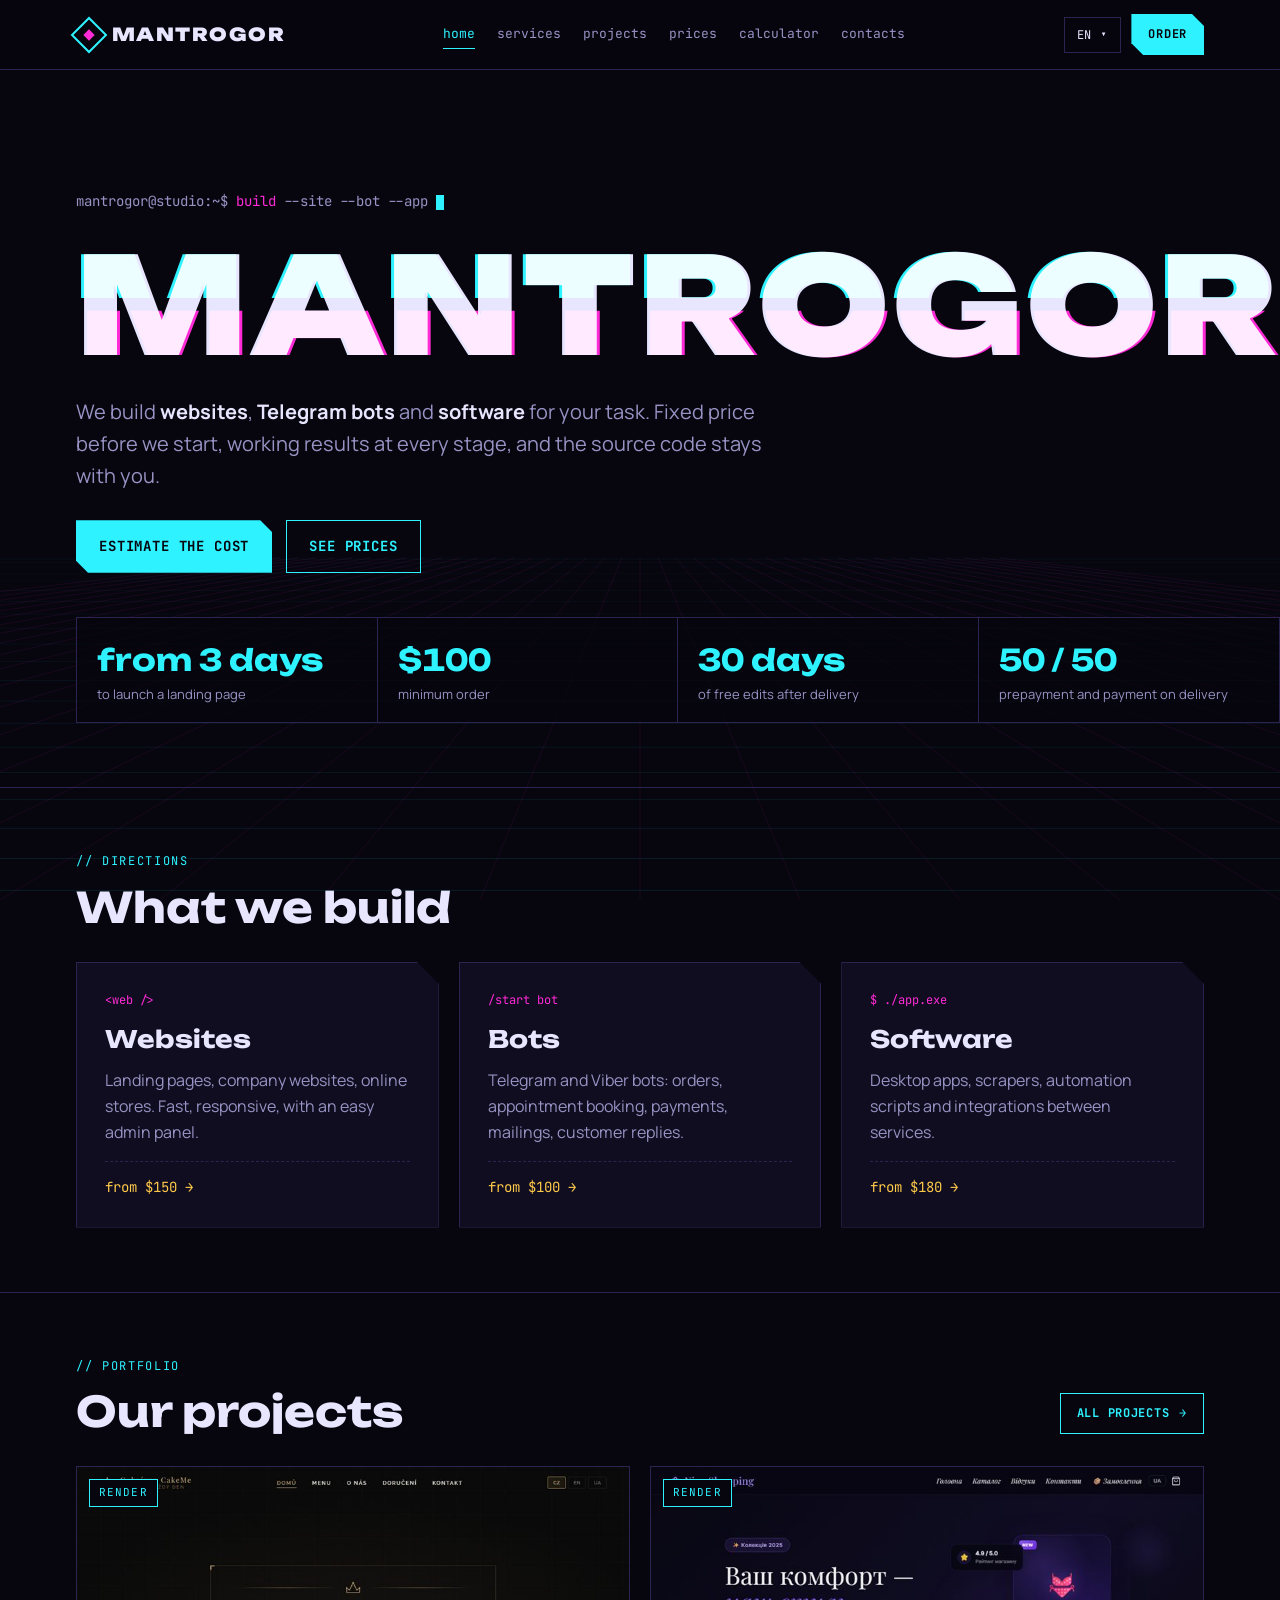
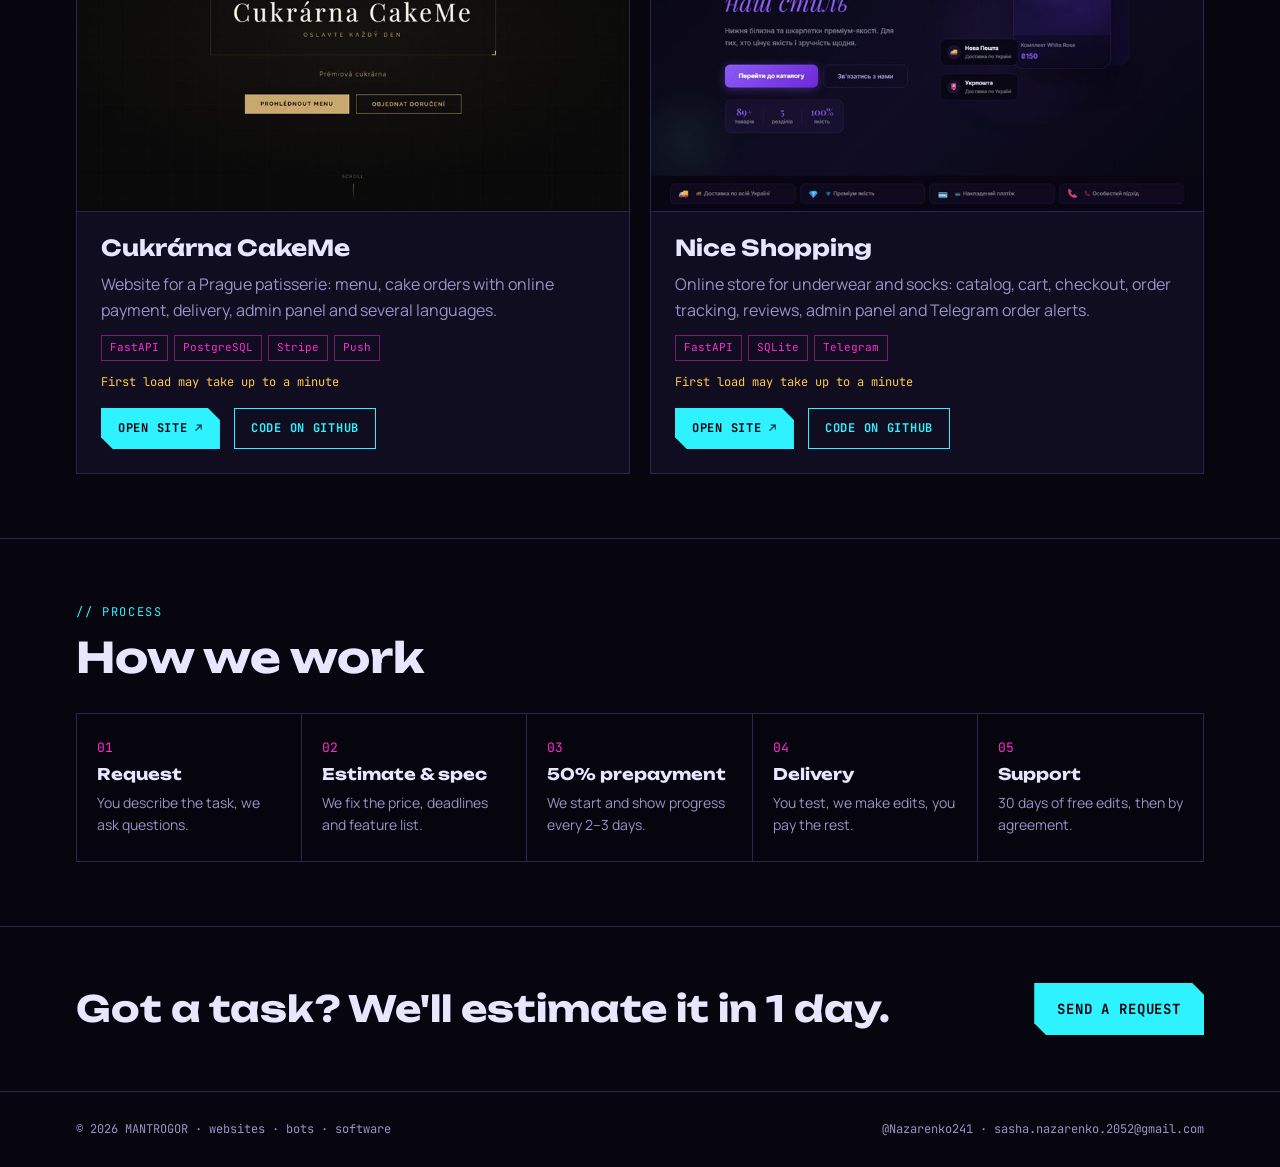
==== commit 5489e063: "Projects page and home portfolio: CakeMe, Nice Shopping, Transpika, Lingua Lab; fix phone header ove" ====
--- a/index.html
+++ b/index.html
@@ -57,6 +57,19 @@
 
   <section class="block">
     <div class="wrap">
+      <div class="sec-head sec-head-row">
+        <div style="display:grid;gap:12px">
+          <span class="label">// portfolio</span>
+          <h2 data-i18n="proj_title"></h2>
+        </div>
+        <a class="btn small ghost" href="projects.html"><span data-i18n="proj_all"></span> →</a>
+      </div>
+      <div class="projects" id="projCards"></div>
+    </div>
+  </section>
+
+  <section class="block">
+    <div class="wrap">
       <div class="sec-head">
         <span class="label">// process</span>
         <h2 data-i18n="proc_title"></h2>
@@ -93,6 +106,7 @@
       <p>${esc(tr(s.desc))}</p>
       <div class="from">${esc(t("from"))} ${fmt(minPrice(s))} →</div>
     </a>`).join("");
+  document.getElementById("projCards").innerHTML = (data.projects || []).slice(0, 2).map(M.projectCard).join("");
 </script>
 </body>
 </html>
--- a/style.css
+++ b/style.css
@@ -77,6 +77,14 @@
   nav.links a { padding-block: 12px; font-size: 15px; }
   header.top .btn.small { display: none; }
 }
+@media (max-width: 480px) {
+  header.top .wrap { gap: 8px; }
+  .logo { font-size: 14px; gap: 8px; letter-spacing: .04em; min-width: 0; }
+  .logo-mark { width: 20px; height: 20px; flex: none; }
+  .logo-mark::after { width: 6px; height: 6px; }
+  .head-right { gap: 6px; }
+  .lang-btn, .menu-btn { padding: 8px 10px; }
+}
 
 .btn {
   display: inline-flex; align-items: center; gap: 10px;
@@ -119,11 +127,11 @@
 .hero-sub strong { color: var(--fg); }
 .cta-row { display: flex; flex-wrap: wrap; gap: 14px; }
 .stats { display: grid; grid-template-columns: repeat(4, minmax(0,1fr)); border: 1px solid var(--line); margin-top: 16px; background: color-mix(in srgb, var(--void) 70%, transparent); }
-.stats div { padding: 18px 20px; border-right: 1px solid var(--line); }
-.stats div:last-child { border-right: 0; }
+.stats > div { padding: 18px 20px; border-right: 1px solid var(--line); }
+.stats > div:last-child { border-right: 0; }
 .stats .n { font-family: var(--font-display); font-size: clamp(22px, 3vw, 30px); font-weight: 700; color: var(--cyan); font-variant-numeric: tabular-nums; }
 .stats .t { font-size: 13px; color: var(--muted); }
-@media (max-width: 720px) { .stats { grid-template-columns: repeat(2, minmax(0,1fr)); } .stats div:nth-child(2) { border-right: 0; } .stats div:nth-child(-n+2) { border-bottom: 1px solid var(--line); } }
+@media (max-width: 720px) { .stats { grid-template-columns: repeat(2, minmax(0,1fr)); } .stats > div:nth-child(2) { border-right: 0; } .stats > div:nth-child(-n+2) { border-bottom: 1px solid var(--line); } }
 
 section.block { padding-block: 64px; border-top: 1px solid var(--line); }
 .sec-head { display: grid; gap: 12px; margin-bottom: 32px; }
@@ -161,6 +169,25 @@
 .mini-tiers div { display: flex; justify-content: space-between; gap: 12px; padding: 14px 18px; border-bottom: 1px solid var(--line); }
 .mini-tiers div:last-child { border-bottom: 0; }
 .mini-tiers span:last-child { font-family: var(--font-mono); color: var(--amber); font-variant-numeric: tabular-nums; white-space: nowrap; }
+
+/* projects */
+.projects { display: grid; grid-template-columns: repeat(2, minmax(0,1fr)); gap: 20px; }
+@media (max-width: 860px) { .projects { grid-template-columns: minmax(0,1fr); } }
+.proj { background: var(--panel); border: 1px solid var(--line); display: grid; grid-template-rows: auto 1fr; transition: border-color .25s; }
+.proj:hover { border-color: var(--cyan); }
+.proj-shot { position: relative; display: block; aspect-ratio: 16 / 10; max-width: 100%; overflow: hidden; border-bottom: 1px solid var(--line); background: var(--void); }
+.proj-shot img { width: 100%; height: 100%; object-fit: cover; object-position: top; display: block; transition: transform .4s; }
+.proj:hover .proj-shot img { transform: scale(1.03); }
+@media (prefers-reduced-motion: reduce) { .proj:hover .proj-shot img { transform: none; } }
+.proj-host { position: absolute; top: 12px; left: 12px; background: var(--void); color: var(--cyan); border: 1px solid var(--cyan); font-family: var(--font-mono); font-size: 11px; letter-spacing: .1em; text-transform: uppercase; padding: 4px 9px; }
+.proj-body { padding: 24px; display: grid; gap: 12px; align-content: start; }
+.proj-body h3 { font-size: 22px; }
+.proj-body p { margin: 0; color: var(--muted); }
+.proj-tags { display: flex; flex-wrap: wrap; gap: 6px; }
+.proj-tags span { font-family: var(--font-mono); font-size: 11px; color: var(--magenta); border: 1px solid color-mix(in srgb, var(--magenta) 45%, transparent); padding: 3px 8px; }
+.proj-wake { font-family: var(--font-mono); font-size: 12px; color: var(--amber); }
+.proj-body .cta-row { margin-top: 4px; }
+.sec-head-row { display: flex; flex-wrap: wrap; justify-content: space-between; align-items: end; gap: 16px; }
 
 /* pricing */
 .tabs { display: flex; flex-wrap: wrap; gap: 8px; margin-bottom: 24px; }
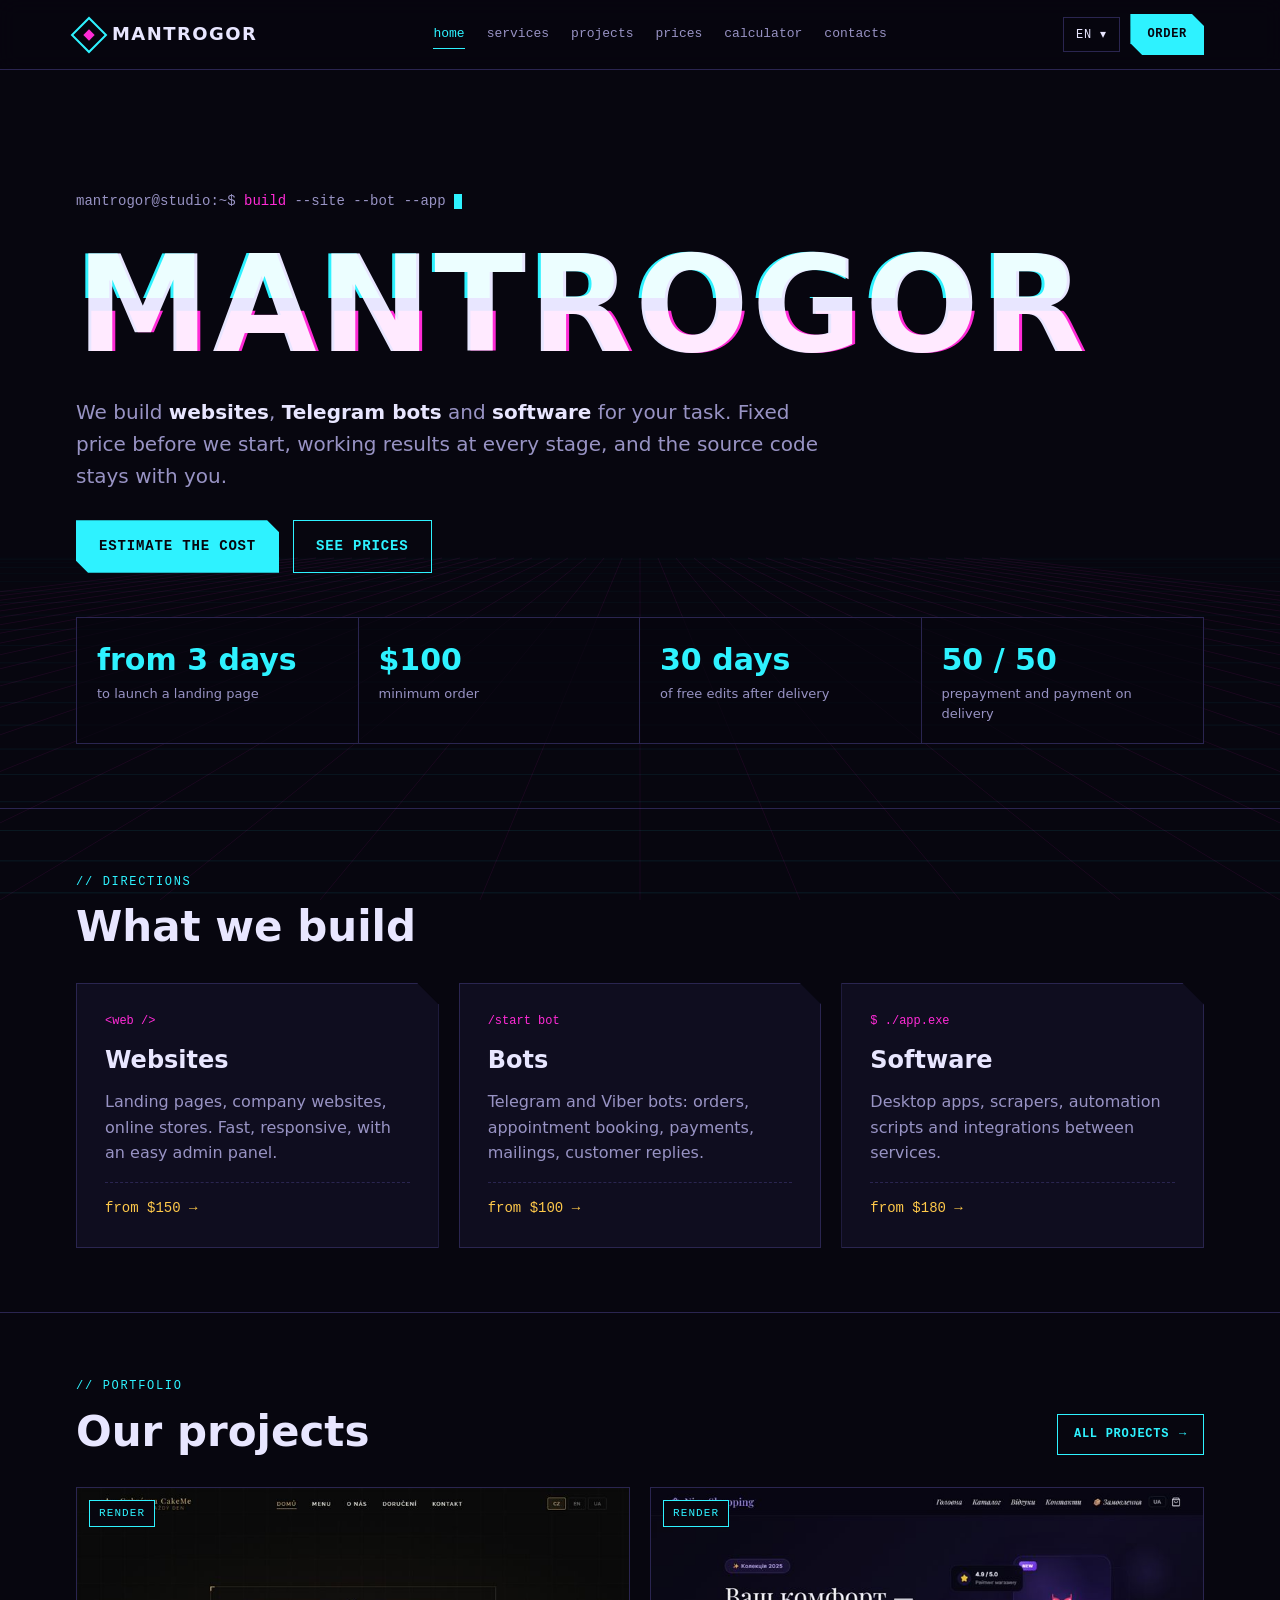
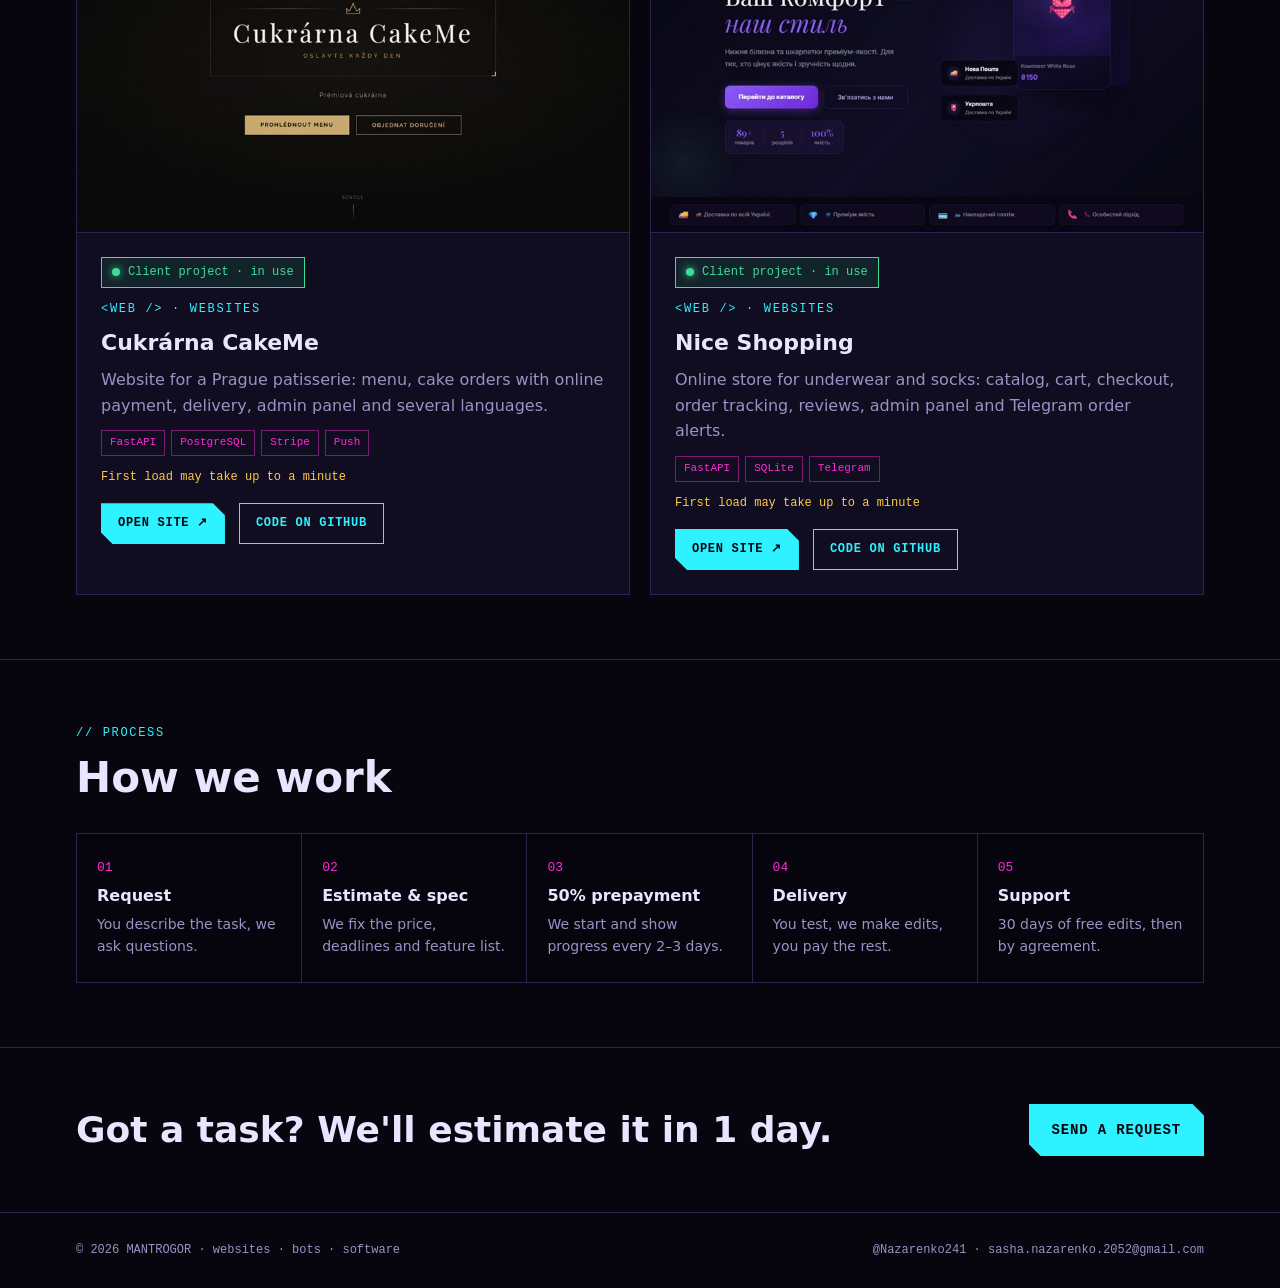
==== commit f4481073: "Security headers for every page; MANTROGOR heading fits narrow phones - Content-Security-Policy meta" ====
--- a/index.html
+++ b/index.html
@@ -2,6 +2,8 @@
 <html lang="en">
 <head>
 <meta charset="utf-8">
+  <meta http-equiv="Content-Security-Policy" content="default-src 'self'; script-src 'self' 'unsafe-inline'; style-src 'self' 'unsafe-inline' https://fonts.googleapis.com; font-src https://fonts.gstatic.com; img-src 'self' data: https:; connect-src 'self'; object-src 'none'; base-uri 'self'; form-action 'self'">
+  <meta name="referrer" content="strict-origin-when-cross-origin">
 <meta name="viewport" content="width=device-width, initial-scale=1">
 <title>MANTROGOR</title>
 <link rel="preconnect" href="https://fonts.googleapis.com">
--- a/style.css
+++ b/style.css
@@ -10,6 +10,7 @@
   --cyan: #2ef2ff;
   --magenta: #ff2bd6;
   --amber: #ffc94a;
+  --ok: #3ddc97;
   --font-display: "Unbounded", "Arial Black", system-ui, sans-serif;
   --font-body: "Manrope", "Segoe UI", system-ui, sans-serif;
   --font-mono: "JetBrains Mono", "Consolas", ui-monospace, monospace;
@@ -180,6 +181,23 @@
 .proj:hover .proj-shot img { transform: scale(1.03); }
 @media (prefers-reduced-motion: reduce) { .proj:hover .proj-shot img { transform: none; } }
 .proj-host { position: absolute; top: 12px; left: 12px; background: var(--void); color: var(--cyan); border: 1px solid var(--cyan); font-family: var(--font-mono); font-size: 11px; letter-spacing: .1em; text-transform: uppercase; padding: 4px 9px; }
+.proj-status { justify-self: start; display: inline-flex; align-items: center; gap: 8px; font-family: var(--font-mono); font-size: 12px; padding: 5px 10px; border: 1px solid currentColor; }
+.proj-status::before { content: ""; width: 8px; height: 8px; border-radius: 50%; background: currentColor; }
+.proj-status.st-client { color: var(--ok); background: color-mix(in srgb, var(--ok) 10%, transparent); }
+.proj-status.st-client::before { box-shadow: 0 0 8px var(--ok); animation: pulse 2s infinite; }
+.proj-status.st-demo { color: var(--amber); }
+.proj-status.st-own { color: var(--cyan); background: color-mix(in srgb, var(--cyan) 10%, transparent); }
+@keyframes pulse { 50% { opacity: .35; } }
+@media (prefers-reduced-motion: reduce) { .proj-status.st-client::before { animation: none; } }
+.proj-sample { position: absolute; bottom: 12px; right: 12px; background: var(--void); color: var(--amber); border: 1px solid var(--amber); font-family: var(--font-mono); font-size: 11px; letter-spacing: .06em; padding: 4px 9px; }
+.filters { display: grid; gap: 14px; margin-bottom: 28px; }
+.filter-row { display: flex; flex-wrap: wrap; gap: 8px; align-items: center; }
+.filter-row .label { min-width: 140px; }
+.chip { font-family: var(--font-mono); font-size: 12px; background: transparent; color: var(--muted); border: 1px solid var(--line); padding: 7px 12px; cursor: pointer; }
+.chip:hover { color: var(--fg); border-color: var(--magenta); }
+.chip[aria-pressed="true"] { color: var(--fg); border-color: var(--magenta); background: color-mix(in srgb, var(--magenta) 18%, transparent); }
+.chip .n { color: var(--muted); margin-left: 6px; }
+.proj-empty { color: var(--muted); display: flex; flex-wrap: wrap; gap: 14px; align-items: center; padding-block: 24px; }
 .proj-body { padding: 24px; display: grid; gap: 12px; align-content: start; }
 .proj-body h3 { font-size: 22px; }
 .proj-body p { margin: 0; color: var(--muted); }
@@ -289,3 +307,6 @@
 footer.bottom { position: relative; z-index: 1; border-top: 1px solid var(--line); padding-block: 28px; font-family: var(--font-mono); font-size: 12px; color: var(--muted); background: var(--void); }
 footer.bottom .wrap { display: flex; flex-wrap: wrap; justify-content: space-between; gap: 12px; }
 footer.bottom a { color: var(--muted); }
+
+/* Узкие телефоны: заголовок по ширине экрана, страница не шире экрана */
+@media(max-width:420px){h1.glitch{font-size:clamp(30px,10.5vw,56px)!important;letter-spacing:.02em!important}html,body{overflow-x:hidden}}
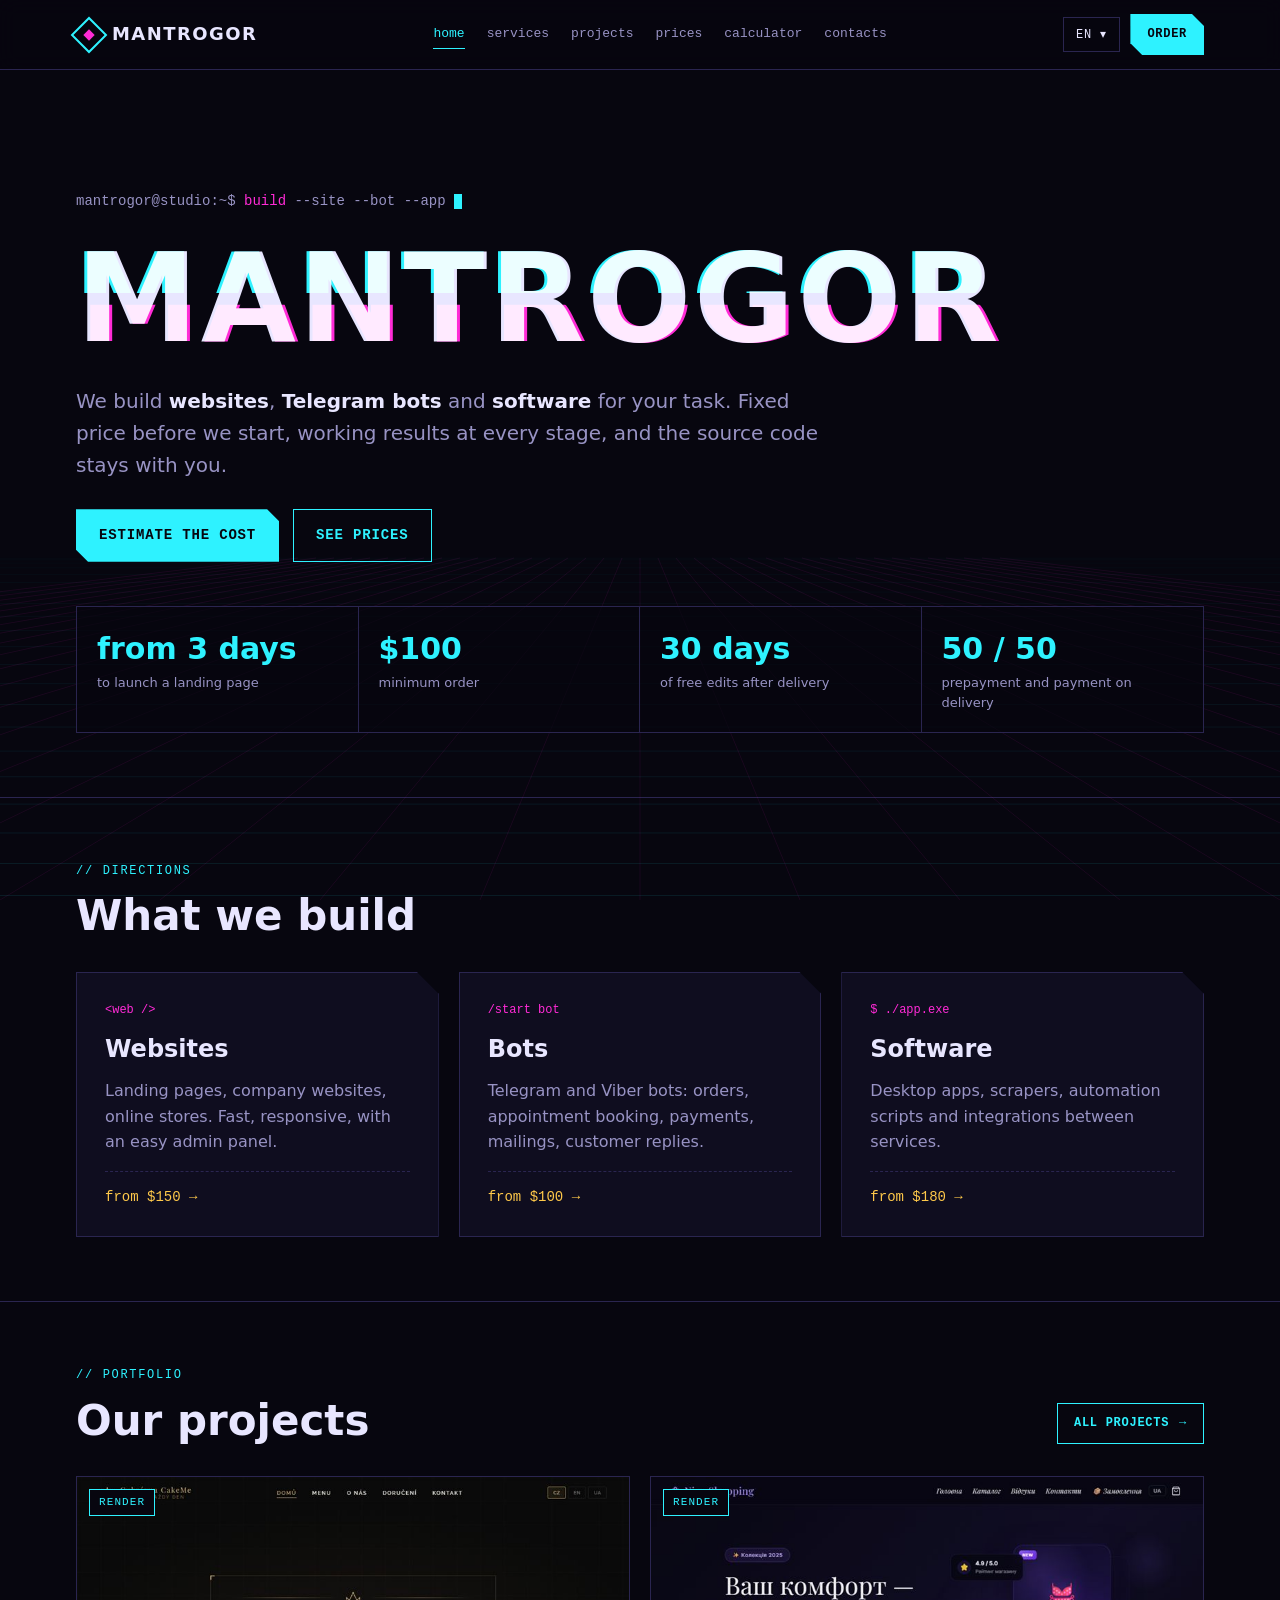
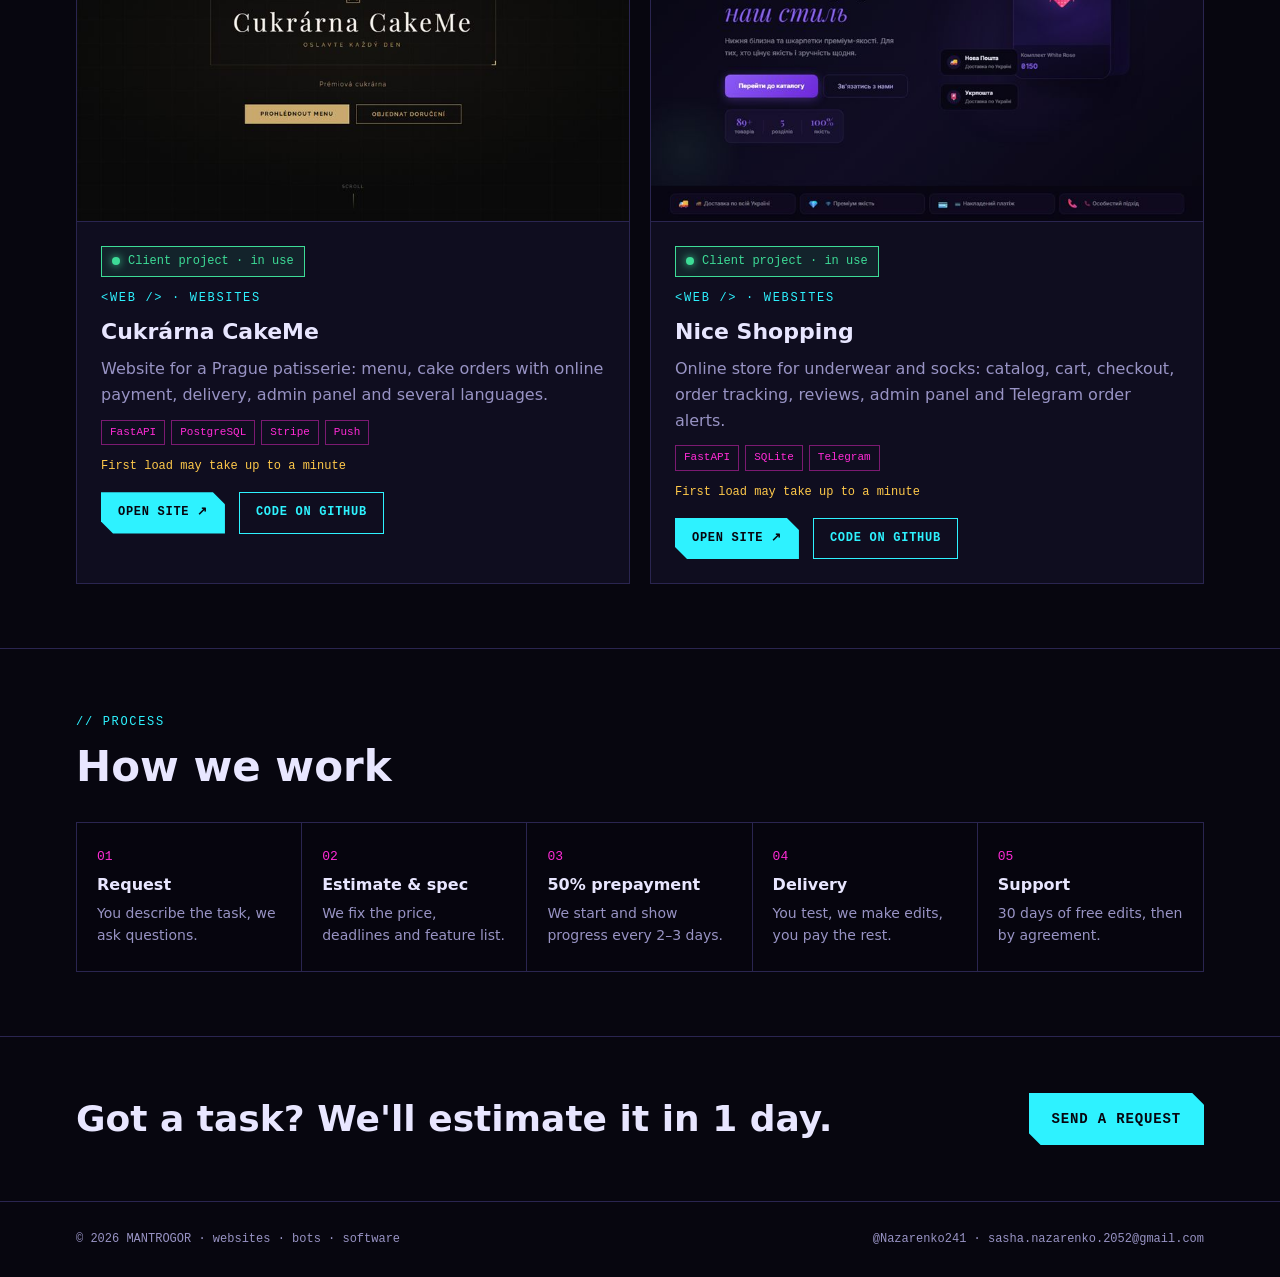
==== commit c0c24b3d: "Google Fonts no longer block the first paint (load as print, switch on load) Co-Authored-By: Claude " ====
--- a/index.html
+++ b/index.html
@@ -8,7 +8,7 @@
 <title>MANTROGOR</title>
 <link rel="preconnect" href="https://fonts.googleapis.com">
 <link rel="preconnect" href="https://fonts.gstatic.com" crossorigin>
-<link rel="stylesheet" href="https://fonts.googleapis.com/css2?family=Unbounded:wght@400;700;900&family=Manrope:wght@400;500;700&family=JetBrains+Mono:wght@400;700&display=swap">
+<link rel="stylesheet" href="https://fonts.googleapis.com/css2?family=Unbounded:wght@400;700;900&family=Manrope:wght@400;500;700&family=JetBrains+Mono:wght@400;700&display=swap" media="print" onload="this.media='all'"><noscript><link rel="stylesheet" href="https://fonts.googleapis.com/css2?family=Unbounded:wght@400;700;900&family=Manrope:wght@400;500;700&family=JetBrains+Mono:wght@400;700&display=swap"></noscript>
 <link rel="stylesheet" href="style.css">
 <link rel="icon" href="favicon.svg" type="image/svg+xml">
 <link rel="apple-touch-icon" href="apple-touch-icon.png">
--- a/style.css
+++ b/style.css
@@ -115,7 +115,7 @@
 .hero { padding-block: clamp(56px, 10vw, 120px) 64px; display: grid; gap: 28px; }
 .glitch {
   position: relative; font-weight: 900;
-  font-size: clamp(40px, 10.5vw, 140px); letter-spacing: .02em; line-height: .95;
+  font-size: clamp(40px, 9.6vw, 124px); letter-spacing: .02em; line-height: .95;
   color: var(--fg);
 }
 .glitch::before, .glitch::after { content: attr(data-text); position: absolute; inset: 0; pointer-events: none; }
@@ -217,7 +217,7 @@
 .tiers { display: grid; grid-template-columns: repeat(auto-fit, minmax(260px, 1fr)); gap: 20px; }
 .tier { background: var(--panel); border: 1px solid var(--line); padding: 28px; display: grid; gap: 14px; align-content: start; position: relative; }
 .tier.hot { border-color: var(--magenta); background: var(--panel-2); }
-.tier .badge { position: absolute; top: -12px; right: 20px; background: var(--magenta); color: var(--fg); font-family: var(--font-mono); font-size: 11px; letter-spacing: .1em; text-transform: uppercase; padding: 4px 10px; }
+.tier .badge { position: absolute; top: -12px; right: 20px; background: var(--magenta); color: var(--void); font-weight: 700; font-family: var(--font-mono); font-size: 11px; letter-spacing: .1em; text-transform: uppercase; padding: 4px 10px; }
 .tier h3 { font-size: 20px; }
 .price { font-family: var(--font-display); font-size: 36px; font-weight: 700; font-variant-numeric: tabular-nums; }
 .price small { font-family: var(--font-mono); font-size: 13px; font-weight: 400; color: var(--muted); }
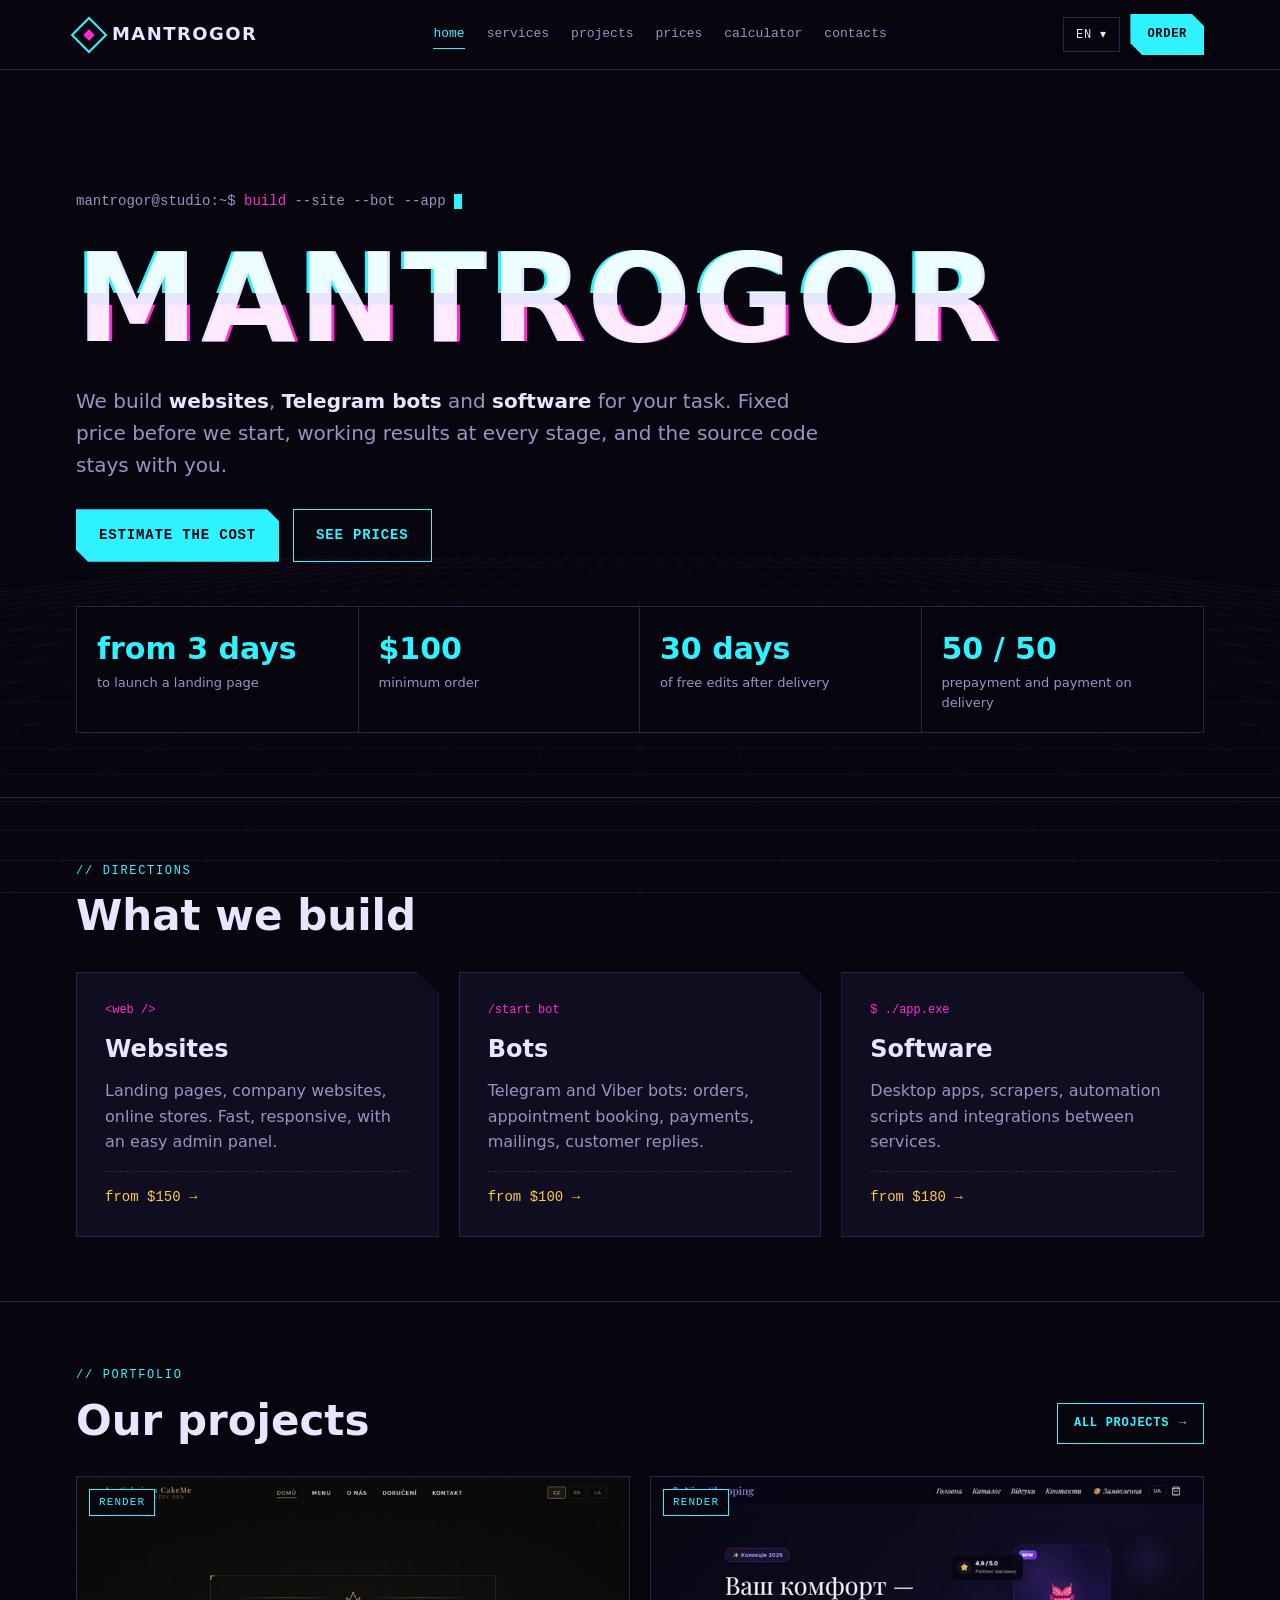
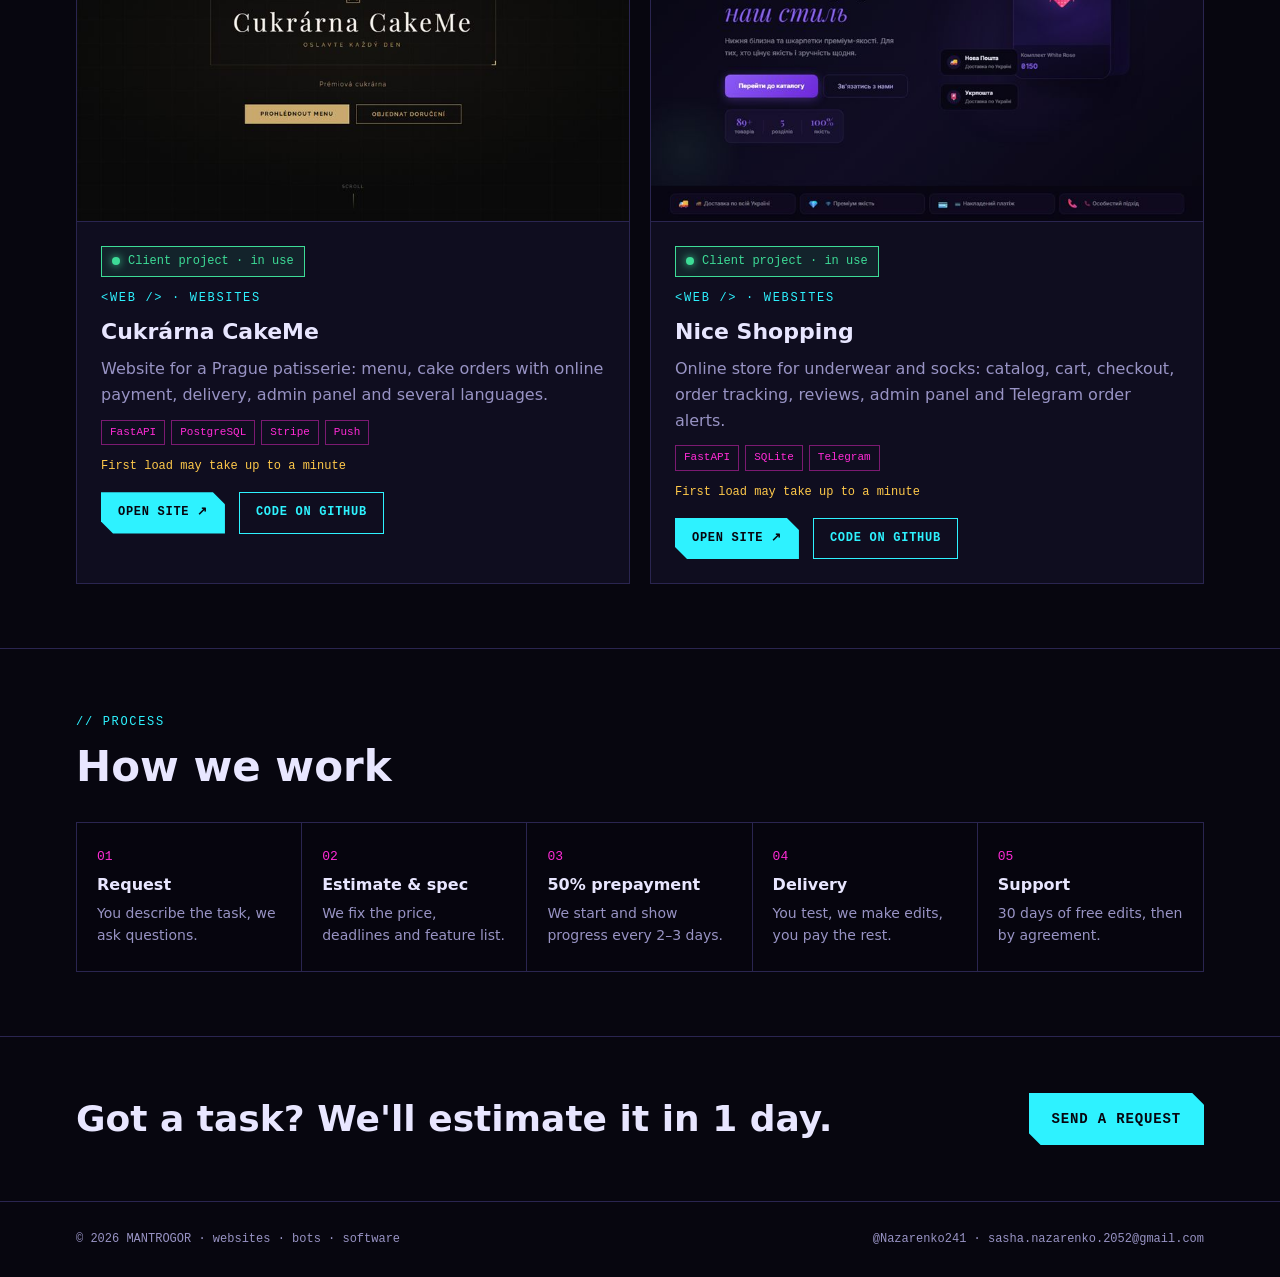
==== commit fdad9331: "No layout jumps on load: show page content once scripts have filled in the texts Co-Authored-By: Cla" ====
--- a/index.html
+++ b/index.html
@@ -10,6 +10,8 @@
 <link rel="preconnect" href="https://fonts.gstatic.com" crossorigin>
 <link rel="stylesheet" href="https://fonts.googleapis.com/css2?family=Unbounded:wght@400;700;900&family=Manrope:wght@400;500;700&family=JetBrains+Mono:wght@400;700&display=swap" media="print" onload="this.media='all'"><noscript><link rel="stylesheet" href="https://fonts.googleapis.com/css2?family=Unbounded:wght@400;700;900&family=Manrope:wght@400;500;700&family=JetBrains+Mono:wght@400;700&display=swap"></noscript>
 <link rel="stylesheet" href="style.css">
+<!-- Тексты и шапку вставляют скрипты внизу страницы: до них прячем содержимое, чтобы страница не «прыгала» при загрузке (style.css: .js-wait) -->
+<script>document.documentElement.classList.add("js-wait");document.addEventListener("DOMContentLoaded",function(){document.documentElement.classList.remove("js-wait")});</script>
 <link rel="icon" href="favicon.svg" type="image/svg+xml">
 <link rel="apple-touch-icon" href="apple-touch-icon.png">
 <meta name="theme-color" content="#07060f">
--- a/style.css
+++ b/style.css
@@ -45,6 +45,9 @@
   font-family: var(--font-mono); font-size: 12px; letter-spacing: .14em;
   text-transform: uppercase; color: var(--cyan);
 }
+
+/* пока скрипты не вставили тексты — не показываем пустую страницу (без «прыжков») */
+.js-wait main, .js-wait #site-footer { visibility: hidden; }
 
 /* header */
 header.top {
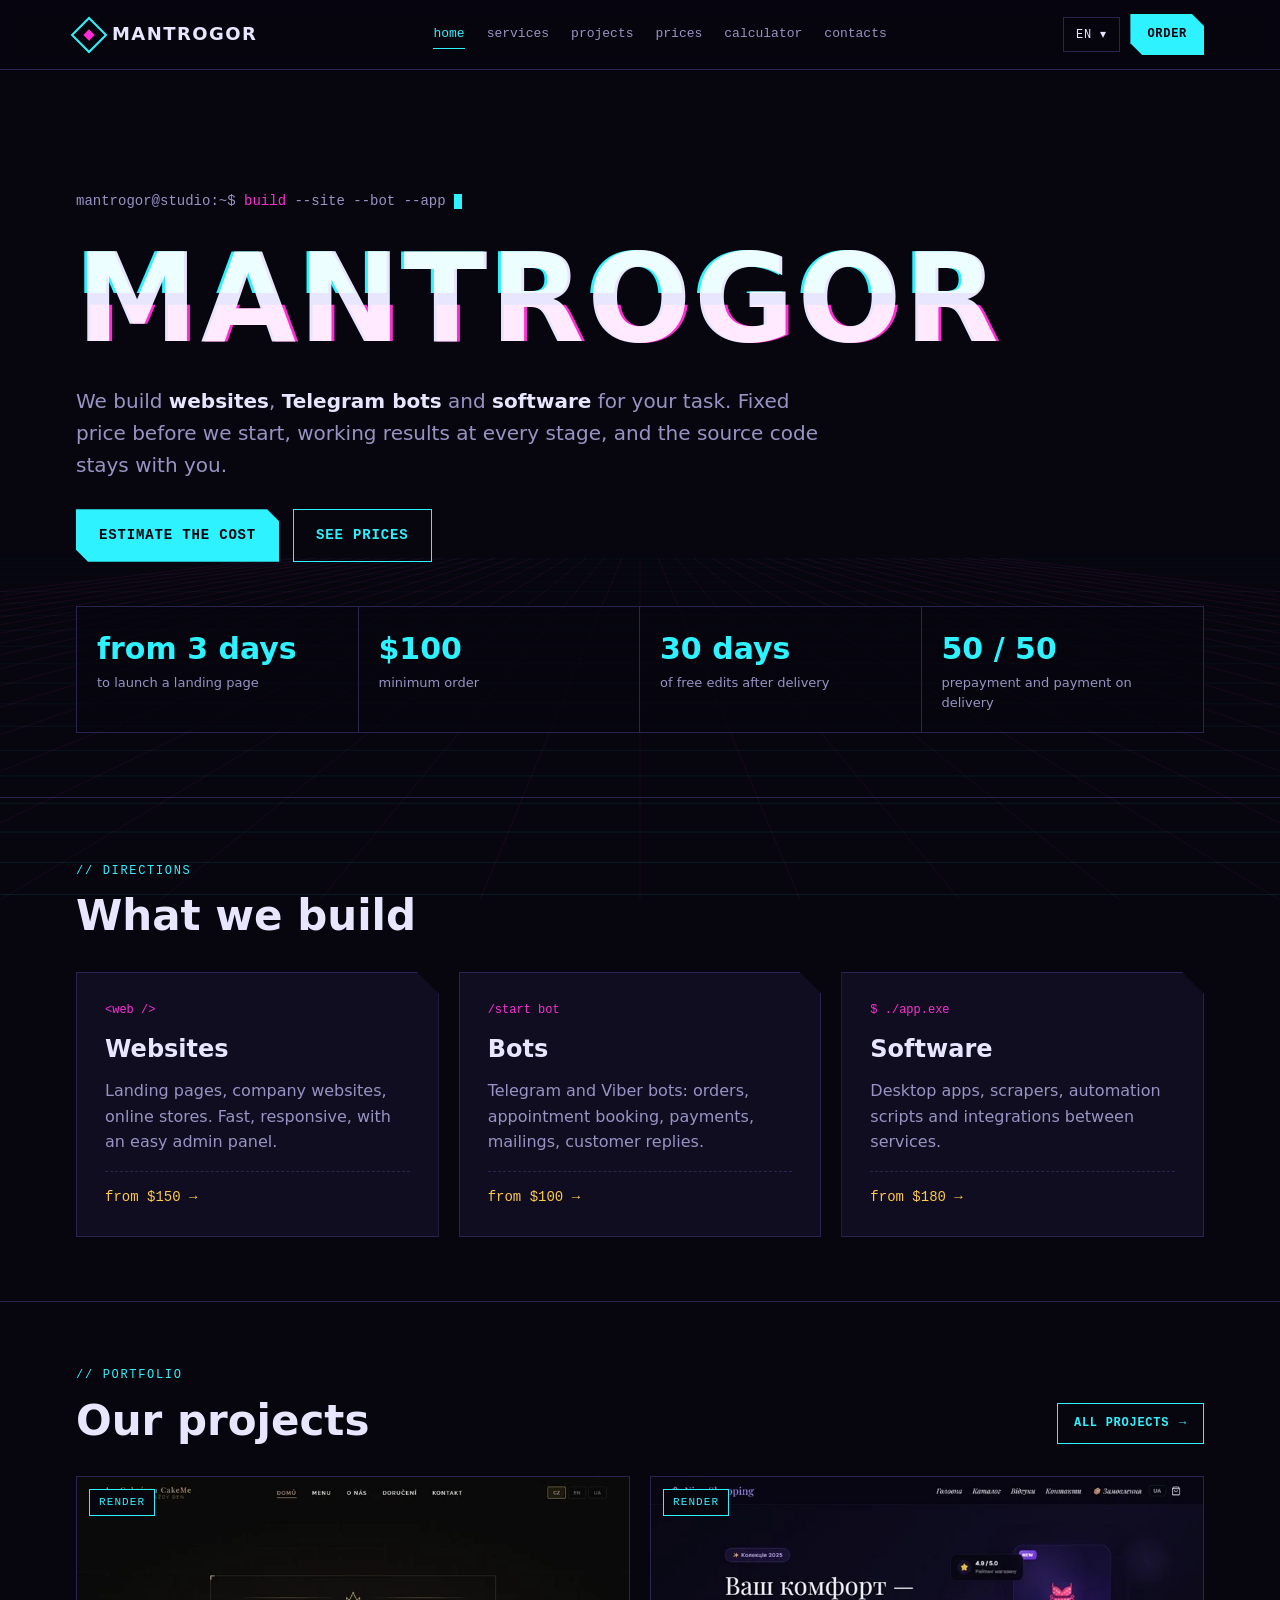
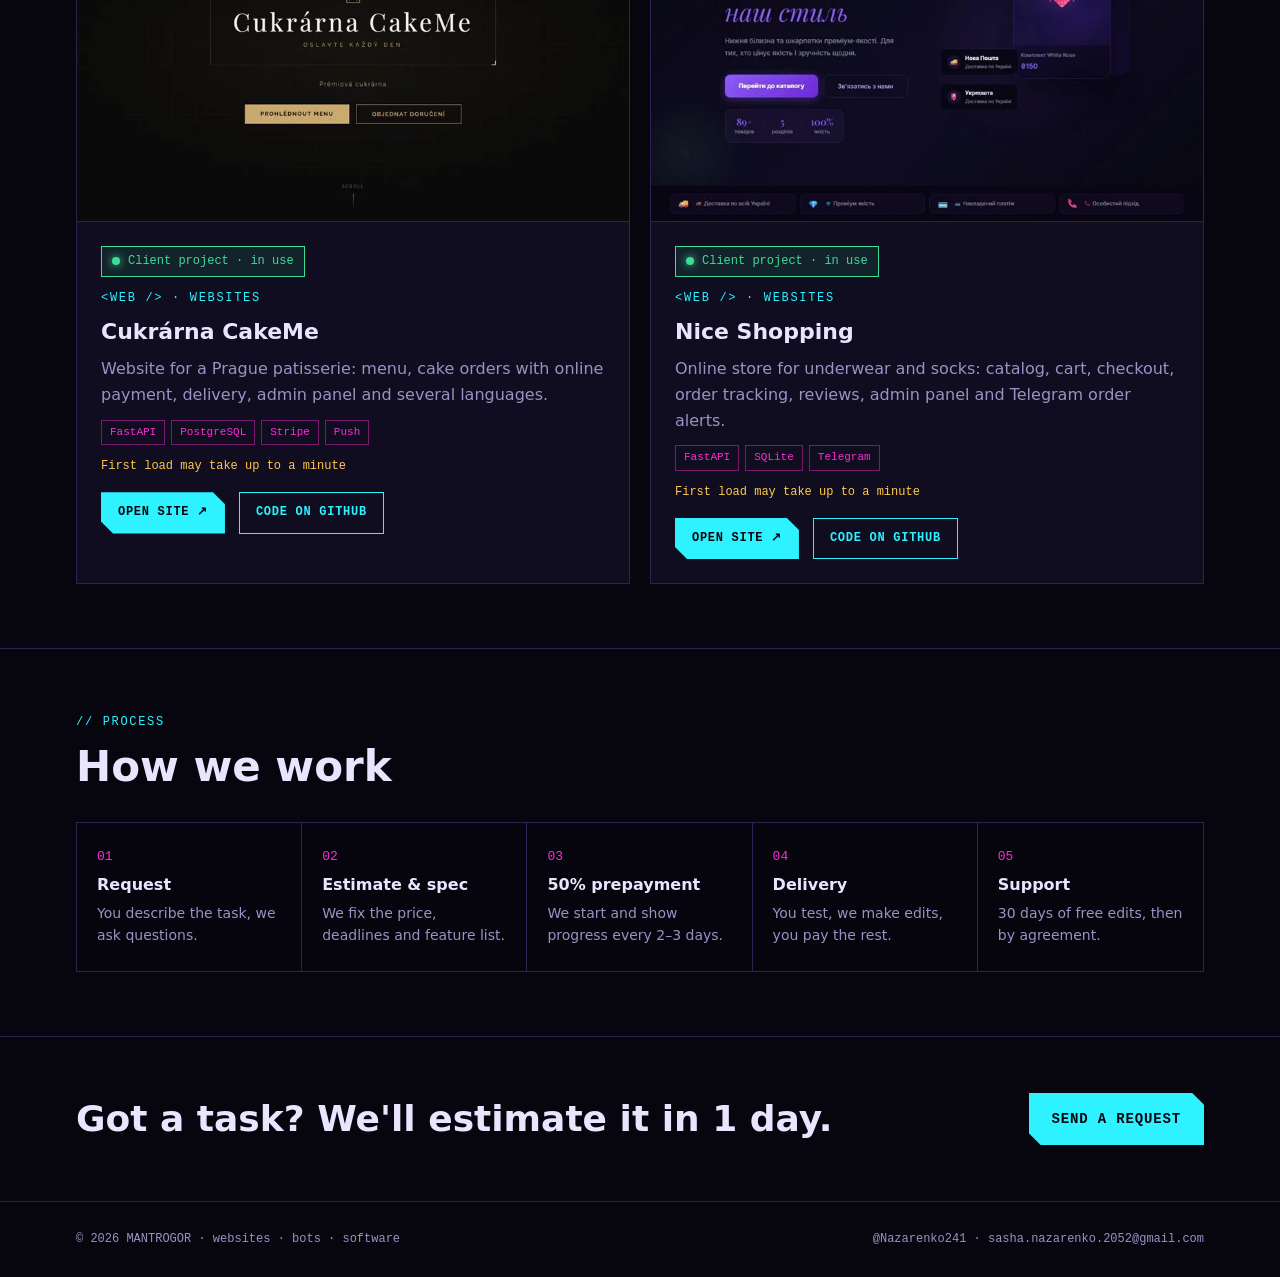
==== commit b6af21fe: "Speed-up: background grid only below the horizon at ~30 fps, drop unused font weights, project shots" ====
--- a/index.html
+++ b/index.html
@@ -8,7 +8,7 @@
 <title>MANTROGOR</title>
 <link rel="preconnect" href="https://fonts.googleapis.com">
 <link rel="preconnect" href="https://fonts.gstatic.com" crossorigin>
-<link rel="stylesheet" href="https://fonts.googleapis.com/css2?family=Unbounded:wght@400;700;900&family=Manrope:wght@400;500;700&family=JetBrains+Mono:wght@400;700&display=swap" media="print" onload="this.media='all'"><noscript><link rel="stylesheet" href="https://fonts.googleapis.com/css2?family=Unbounded:wght@400;700;900&family=Manrope:wght@400;500;700&family=JetBrains+Mono:wght@400;700&display=swap"></noscript>
+<link rel="stylesheet" href="https://fonts.googleapis.com/css2?family=Unbounded:wght@700;900&family=Manrope:wght@400;700&family=JetBrains+Mono:wght@400;700&display=swap" media="print" onload="this.media='all'"><noscript><link rel="stylesheet" href="https://fonts.googleapis.com/css2?family=Unbounded:wght@700;900&family=Manrope:wght@400;700&family=JetBrains+Mono:wght@400;700&display=swap"></noscript>
 <link rel="stylesheet" href="style.css">
 <!-- Тексты и шапку вставляют скрипты внизу страницы: до них прячем содержимое, чтобы страница не «прыгала» при загрузке (style.css: .js-wait) -->
 <script>document.documentElement.classList.add("js-wait");document.addEventListener("DOMContentLoaded",function(){document.documentElement.classList.remove("js-wait")});</script>
--- a/style.css
+++ b/style.css
@@ -31,7 +31,7 @@
 }
 main { flex: 1; }
 [hidden] { display: none !important; }
-#grid-bg { position: fixed; inset: 0; width: 100%; height: 100%; z-index: 0; pointer-events: none; opacity: .55; }
+#grid-bg { position: fixed; left: 0; right: 0; bottom: 0; width: 100%; height: 38vh; z-index: 0; pointer-events: none; opacity: .55; }
 .wrap {
   position: relative; z-index: 1;
   max-width: 1160px; margin: 0 auto;
@@ -98,12 +98,12 @@
   clip-path: polygon(0 0, calc(100% - 12px) 0, 100% 12px, 100% 100%, 12px 100%, 0 calc(100% - 12px));
   transition: background .2s, color .2s, border-color .2s;
 }
-.btn:hover { background: var(--magenta); border-color: var(--magenta); color: var(--fg); }
+.btn:hover { background: var(--magenta); border-color: var(--magenta); color: var(--void); }
 .btn.ghost { background: transparent; color: var(--cyan); clip-path: none; }
 .btn.ghost:hover { background: var(--cyan); color: var(--void); }
 .btn.small { padding: 10px 16px; font-size: 12px; }
 .btn.danger { background: transparent; color: var(--magenta); border-color: var(--magenta); clip-path: none; }
-.btn.danger:hover { background: var(--magenta); color: var(--fg); }
+.btn.danger:hover { background: var(--magenta); color: var(--void); }
 
 /* page heads */
 .page-head { padding-block: 64px 32px; display: grid; gap: 14px; }
